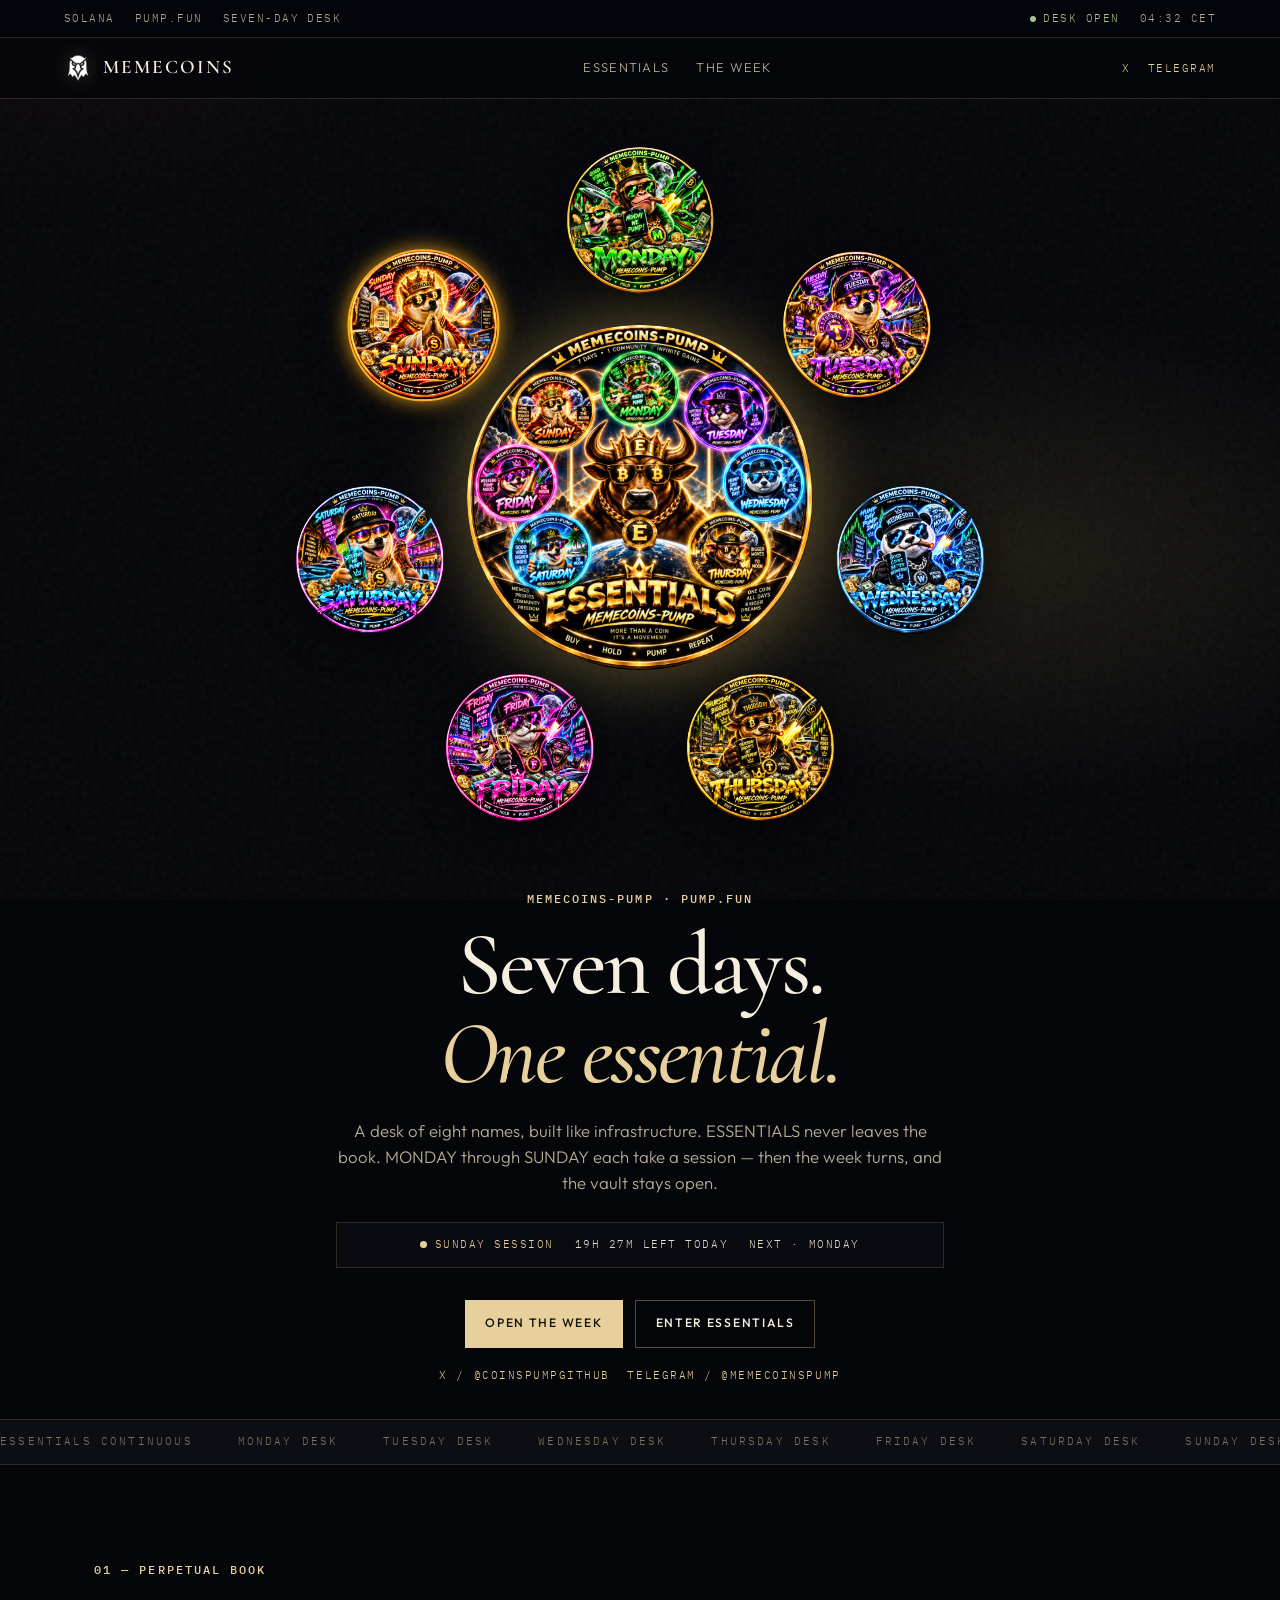
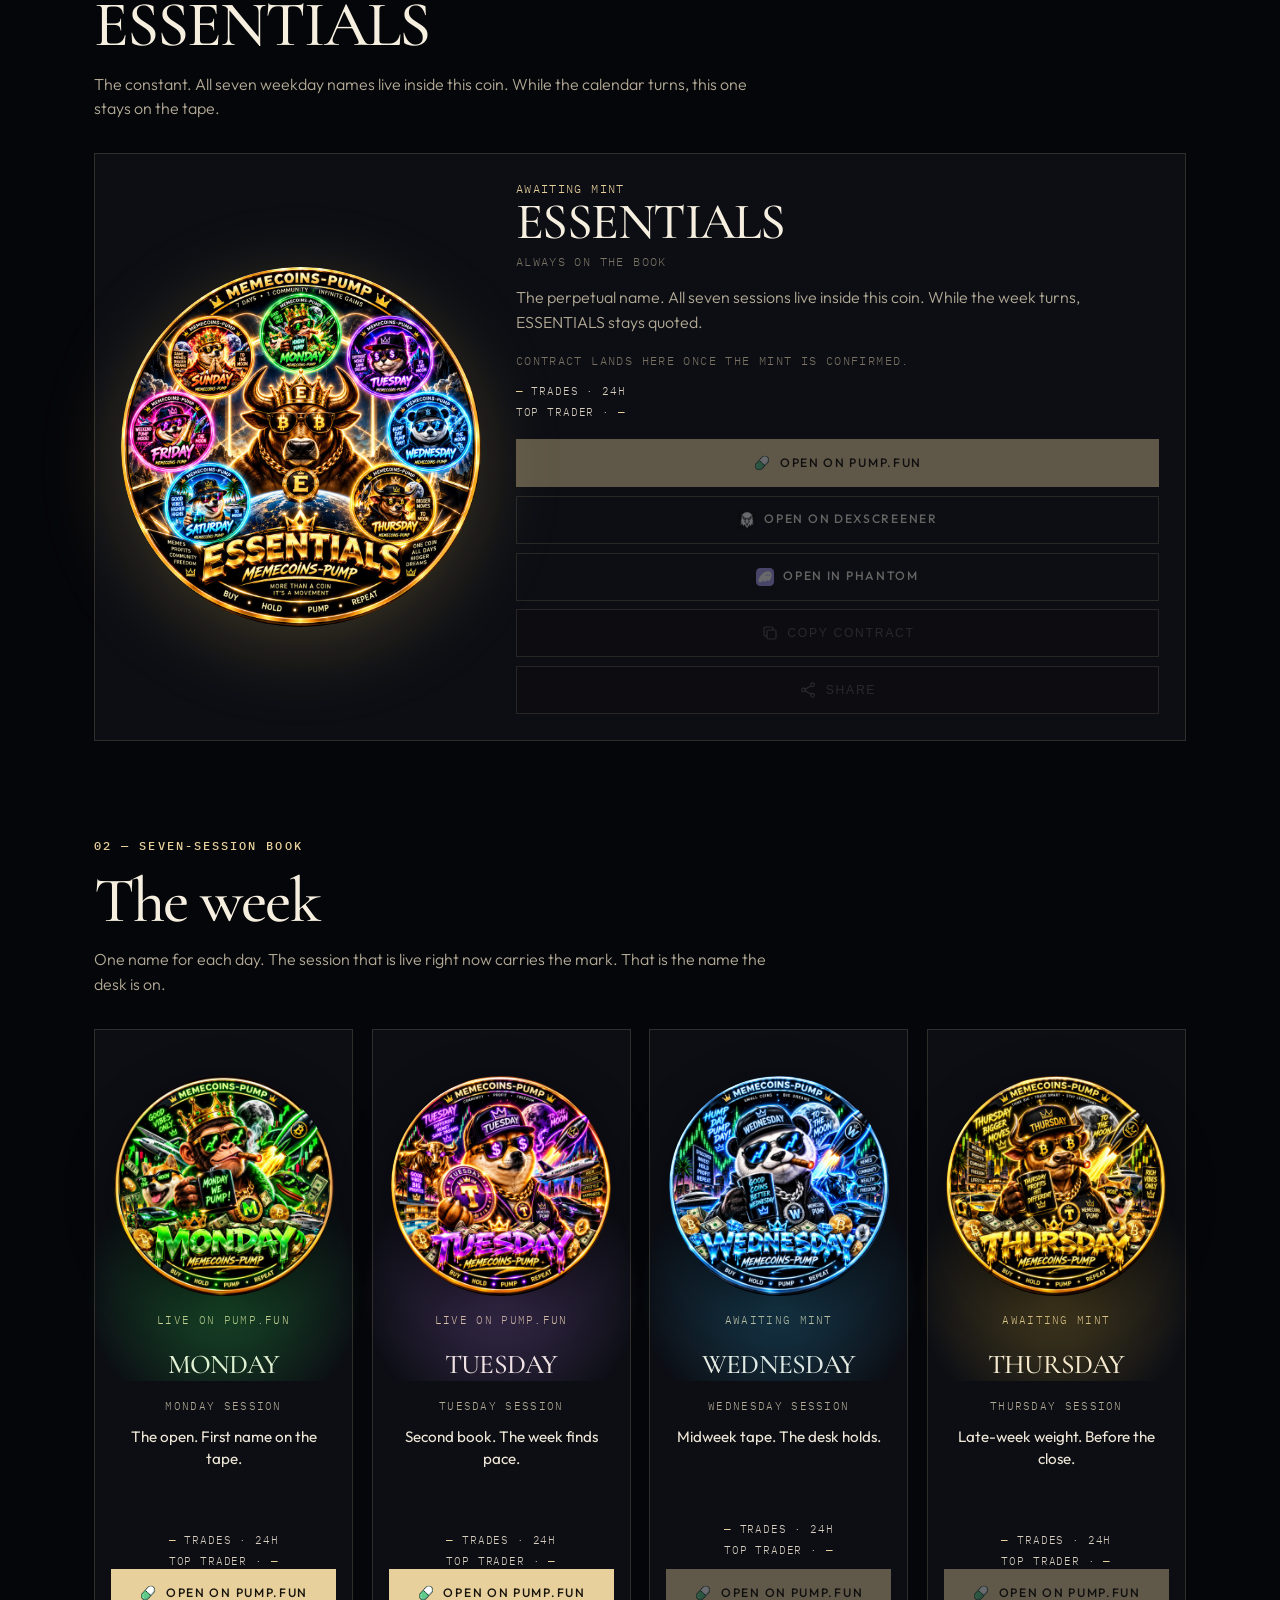
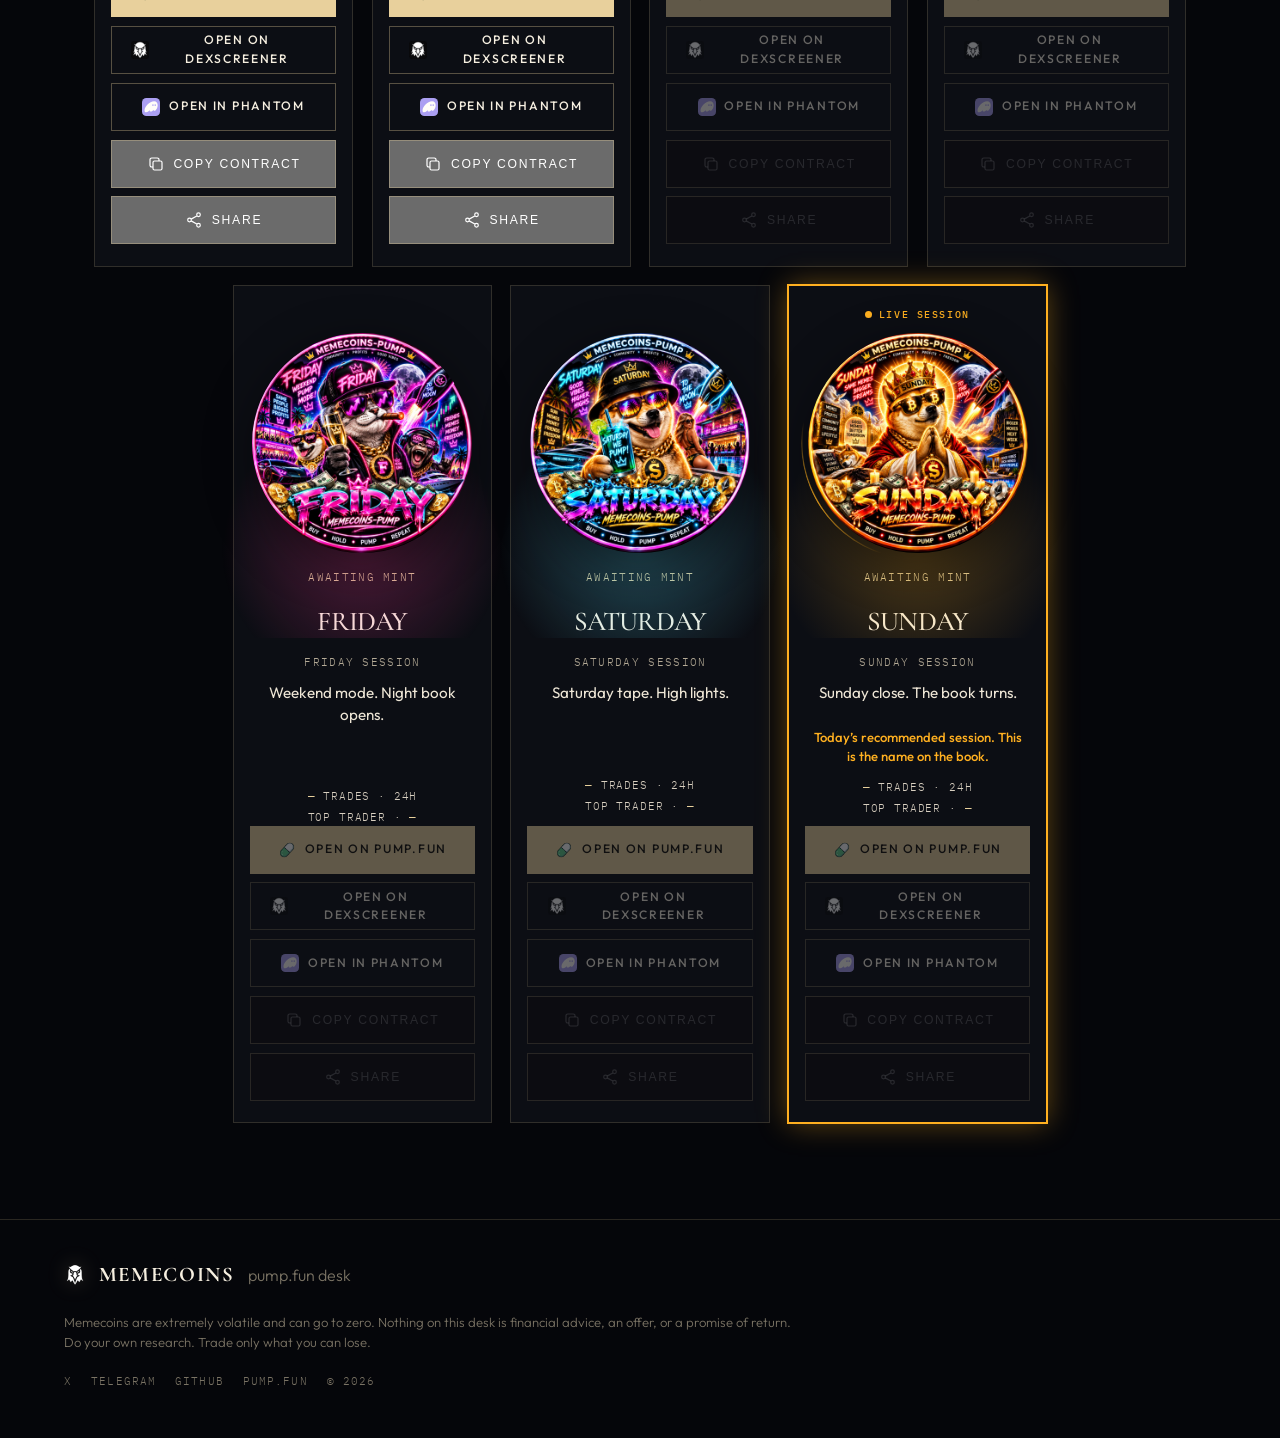
==== index.html @ 9552ce0f "Add copy-contract and share actions on each desk coin. Co-authored-by: Cursor <cursoragent@cursor.co" ====
<!DOCTYPE html>
<html lang="en">
<head>
  <meta charset="utf-8">
  <meta name="viewport" content="width=device-width, initial-scale=1">
  <title>MEMECOINS — ESSENTIALS and the seven-day desk</title>
  <meta name="description" content="MEMECOINS on pump.fun. ESSENTIALS never leaves the book. MONDAY through SUNDAY each own a session.">
  <meta name="theme-color" content="#05060a">
  <meta property="og:title" content="MEMECOINS — Seven days. One essential.">
  <meta property="og:description" content="ESSENTIALS stays on the tape. The week has seven names.">
  <meta property="og:type" content="website">
  <meta property="og:image" content="assets/img/coins/essentials.jpg">
  <meta name="twitter:card" content="summary_large_image">
  <link rel="icon" href="assets/img/eagle.png" type="image/png">
  <link rel="preconnect" href="https://fonts.googleapis.com">
  <link rel="preconnect" href="https://fonts.gstatic.com" crossorigin>
  <link href="https://fonts.googleapis.com/css2?family=Cormorant+Garamond:ital,wght@0,500;0,600;1,500;1,600&family=IBM+Plex+Mono:wght@400;500&family=Outfit:wght@300;400;500;600&display=swap" rel="stylesheet">
  <link rel="stylesheet" href="assets/css/site.css?v=17">
</head>
<body>
  <div class="grain" aria-hidden="true"></div>

  <div class="topbar">
    <span>Solana</span>
    <span>pump.fun</span>
    <span>Seven-day desk</span>
    <span class="topbar-live"><i></i> Desk open</span>
    <time id="clock" datetime="">--:-- CET</time>
  </div>

  <header class="nav">
    <a class="mark" href="#top">
      <img class="eagle" src="assets/img/eagle.png" alt="" width="28" height="28">
      <span>MEMECOINS</span>
    </a>
    <nav class="nav-links" aria-label="Desk">
      <a href="#essentials">Essentials</a>
      <a href="#week">The week</a>
    </nav>
    <div class="nav-socials">
      <a href="https://x.com/coinspumpgithub" target="_blank" rel="noopener">X</a>
      <a href="https://t.me/memecoinspump" target="_blank" rel="noopener">Telegram</a>
    </div>
  </header>

  <main id="top">
    <section class="hero">
      <div class="constellation" id="constellation" aria-label="ESSENTIALS and the seven-day coins"></div>
      <div class="hero-copy">
        <p class="kicker">MEMECOINS-pump · pump.fun</p>
        <h1>
          Seven days.
          <em>One essential.</em>
        </h1>
        <p class="lede">A desk of eight names, built like infrastructure. ESSENTIALS never leaves the book. MONDAY through SUNDAY each take a session — then the week turns, and the vault stays open.</p>
        <div class="session-hud" id="session-hud"></div>
        <div class="hero-actions">
          <a class="btn btn-gold" href="#week">Open the week</a>
          <a class="btn btn-ghost" href="#essentials">Enter ESSENTIALS</a>
        </div>
        <div class="hero-socials">
          <a href="https://x.com/coinspumpgithub" target="_blank" rel="noopener">X / @coinspumpgithub</a>
          <a href="https://t.me/memecoinspump" target="_blank" rel="noopener">Telegram / @memecoinspump</a>
        </div>
      </div>
    </section>

    <div class="ticker" aria-hidden="true">
      <div class="ticker-track" id="ticker-track"></div>
    </div>

    <section class="panel" id="essentials">
      <div class="panel-head">
        <p class="kicker">01 — Perpetual book</p>
        <h2>ESSENTIALS</h2>
        <p class="panel-lead">The constant. All seven weekday names live inside this coin. While the calendar turns, this one stays on the tape.</p>
      </div>
      <article class="feature" id="essentials-card"></article>
    </section>

    <section class="panel week-panel" id="week">
      <div class="panel-head">
        <p class="kicker">02 — Seven-session book</p>
        <h2>The week</h2>
        <p class="panel-lead">One name for each day. The session that is live right now carries the mark. That is the name the desk is on.</p>
      </div>
      <div class="week-board" id="week-board"></div>
    </section>
  </main>

  <footer class="foot">
    <div class="foot-brand">
      <img class="eagle" src="assets/img/eagle.png" alt="" width="22" height="22">
      <strong>MEMECOINS</strong>
      <span>pump.fun desk</span>
    </div>
    <p class="legal">Memecoins are extremely volatile and can go to zero. Nothing on this desk is financial advice, an offer, or a promise of return. Do your own research. Trade only what you can lose.</p>
    <div class="foot-meta">
      <a href="https://x.com/coinspumpgithub" target="_blank" rel="noopener">X</a>
      <a href="https://t.me/memecoinspump" target="_blank" rel="noopener">Telegram</a>
      <a href="https://github.com/MEMECOINS-pump" target="_blank" rel="noopener">GitHub</a>
      <a href="https://pump.fun" rel="noopener">pump.fun</a>
      <span>© <span id="year"></span></span>
    </div>
  </footer>

  <div class="zoom" id="zoom" hidden>
    <button class="zoom-close" type="button" data-zoom-close>Close</button>
    <img id="zoom-img" alt="">
  </div>

  <script src="assets/js/site.js?v=17"></script>
</body>
</html>
---- assets/css/site.css ----
:root {
  --bg: #05060a;
  --bg-2: #0c0e14;
  --bg-3: #12151d;
  --line: rgba(232, 208, 156, 0.16);
  --line-strong: rgba(232, 208, 156, 0.34);
  --gold: #e8d09c;
  --gold-2: #c4a15a;
  --ink: #f6efe0;
  --muted: #b3aa96;
  --dim: #7a7364;
  --live: #a6c48d;
  --serif: "Cormorant Garamond", Georgia, serif;
  --sans: "Outfit", system-ui, sans-serif;
  --mono: "IBM Plex Mono", ui-monospace, monospace;
  --max: 1220px;
  --ease: cubic-bezier(0.22, 1, 0.36, 1);
}

*,
*::before,
*::after { box-sizing: border-box; }

html {
  scroll-behavior: smooth;
  scroll-padding-top: 88px;
  color-scheme: dark;
  overflow-x: clip;
}

body {
  margin: 0;
  min-height: 100vh;
  background:
    radial-gradient(900px 520px at 80% 12%, rgba(232, 193, 90, 0.1), transparent 46%),
    radial-gradient(700px 480px at 8% 0%, rgba(255, 61, 154, 0.05), transparent 42%),
    var(--bg);
  color: var(--ink);
  font-family: var(--sans);
  font-weight: 300;
  line-height: 1.55;
  font-synthesis: none;
}

.grain {
  position: fixed;
  inset: 0;
  pointer-events: none;
  z-index: 1;
  opacity: 0.045;
  background-image: url("data:image/svg+xml,%3Csvg viewBox='0 0 200 200' xmlns='http://www.w3.org/2000/svg'%3E%3Cfilter id='n'%3E%3CfeTurbulence type='fractalNoise' baseFrequency='.8' numOctaves='3' stitchTiles='stitch'/%3E%3C/filter%3E%3Crect width='100%25' height='100%25' filter='url(%23n)'/%3E%3C/svg%3E");
}

img { display: block; max-width: 100%; }
a { color: inherit; text-decoration: none; }
h1, h2, h3 { margin: 0; font-family: var(--serif); font-weight: 500; letter-spacing: -0.03em; }
p { margin: 0; }

::selection {
  background: rgba(232, 208, 156, 0.28);
  color: var(--ink);
}

.kicker {
  margin: 0 0 1rem;
  color: var(--gold);
  font-family: var(--mono);
  font-size: 0.72rem;
  font-weight: 500;
  letter-spacing: 0.18em;
  text-transform: uppercase;
}

.topbar,
.nav,
main,
.foot { position: relative; z-index: 2; }

.topbar {
  display: flex;
  align-items: center;
  gap: 1.25rem;
  padding: 0.65rem 5vw;
  border-bottom: 1px solid var(--line);
  background: #04050a;
  color: var(--muted);
  font-family: var(--mono);
  font-size: 0.66rem;
  letter-spacing: 0.14em;
  text-transform: uppercase;
}

.topbar-live {
  display: inline-flex;
  align-items: center;
  gap: 0.45rem;
  margin-left: auto;
  color: var(--live);
}

.topbar-live i {
  width: 6px;
  height: 6px;
  border-radius: 50%;
  background: var(--live);
  animation: pulse 2.2s var(--ease) infinite;
}

.topbar time { color: var(--muted); }

@keyframes pulse {
  0% { box-shadow: 0 0 0 0 rgba(166, 196, 141, 0.5); }
  70% { box-shadow: 0 0 0 7px rgba(166, 196, 141, 0); }
  100% { box-shadow: 0 0 0 0 rgba(166, 196, 141, 0); }
}

.nav {
  position: sticky;
  top: 0;
  z-index: 20;
  display: flex;
  align-items: center;
  justify-content: space-between;
  gap: 1.5rem;
  padding: 0.95rem 5vw;
  border-bottom: 1px solid var(--line);
  background: rgba(5, 6, 10, 0.84);
  backdrop-filter: blur(18px);
}

.mark {
  display: flex;
  align-items: center;
  gap: 0.7rem;
  font-family: var(--serif);
  font-size: 1.2rem;
  font-weight: 600;
  letter-spacing: 0.1em;
}

.mark img { width: 28px; height: 28px; }

.eagle {
  display: block;
  object-fit: contain;
  filter: drop-shadow(0 0 10px rgba(232, 208, 156, 0.28));
}

.eagle-sm { width: 16px; height: 16px; }
.eagle-lg {
  width: 42px;
  height: 42px;
  margin: 0 auto 1rem;
}
.eagle-watermark {
  position: absolute;
  top: 1.1rem;
  right: 1.1rem;
  width: 36px;
  height: 36px;
  opacity: 0.55;
}

.nav-links { display: flex; gap: 1.7rem; }

.nav-links a {
  color: var(--muted);
  font-size: 0.8rem;
  letter-spacing: 0.1em;
  text-transform: uppercase;
}

.nav-links a:hover { color: var(--gold); }

.nav-socials,
.hero-socials {
  display: flex;
  flex-wrap: wrap;
  gap: 1.1rem;
}

.nav-socials a,
.hero-socials a {
  color: var(--gold);
  font-family: var(--mono);
  font-size: 0.68rem;
  letter-spacing: 0.14em;
  text-transform: uppercase;
}

.nav-socials a:hover,
.hero-socials a:hover { color: var(--ink); }

.hero-socials {
  justify-content: center;
  margin-top: 1.2rem;
}

.hero {
  display: grid;
  justify-items: center;
  gap: 2rem;
  max-width: var(--max);
  margin: 0 auto;
  padding: 2.4rem 5vw 2.2rem;
  text-align: center;
}

.hero-copy { max-width: 740px; }

.lede { margin-left: auto; margin-right: auto; }

.hero-actions { justify-content: center; }

.hero h1 {
  font-size: clamp(3.1rem, 7vw, 6rem);
  line-height: 0.92;
}

.hero h1 em {
  display: block;
  margin-top: 0.08em;
  font-style: italic;
  color: var(--gold);
}

.lede {
  max-width: 38rem;
  margin-top: 1.4rem;
  color: var(--muted);
  font-size: 1.05rem;
}

.session-hud {
  display: flex;
  flex-wrap: wrap;
  justify-content: center;
  gap: 0.75rem 1.3rem;
  margin-top: 1.6rem;
  padding: 0.85rem 1.1rem;
  border: 1px solid var(--line);
  background: rgba(12, 14, 20, 0.72);
  color: #e7decd;
  font-family: var(--mono);
  font-size: 0.68rem;
  letter-spacing: 0.14em;
  text-transform: uppercase;
}

.session-hud-live {
  display: inline-flex;
  align-items: center;
  gap: 0.45rem;
  color: var(--gold);
}

.session-hud-live i {
  width: 7px;
  height: 7px;
  border-radius: 50%;
  background: var(--gold);
  animation: nowPulse 1.8s ease-out infinite;
}

.hero-actions {
  display: flex;
  flex-wrap: wrap;
  gap: 0.8rem;
  margin-top: 2rem;
}

.btn {
  display: inline-flex;
  align-items: center;
  justify-content: center;
  min-height: 48px;
  padding: 0 1.2rem;
  border: 1px solid var(--line-strong);
  font-size: 0.76rem;
  font-weight: 500;
  letter-spacing: 0.14em;
  text-transform: uppercase;
  transition: background 200ms var(--ease), color 200ms var(--ease), border-color 200ms var(--ease), transform 200ms var(--ease);
}

.btn-gold {
  background: var(--gold);
  border-color: var(--gold);
  color: #16130c;
}

.btn-gold:hover { background: #f3ddb0; }
.btn-ghost:hover { border-color: var(--gold); color: var(--gold); }

.constellation {
  --size: min(720px, 94vw);
  position: relative;
  width: var(--size);
  height: var(--size);
  margin: 0 auto;
}

.sun {
  position: absolute;
  z-index: 3;
  inset: 26%;
  border-radius: 50%;
  filter: drop-shadow(0 0 36px rgba(232, 193, 90, 0.42));
  animation: float 7s ease-in-out infinite;
}

.sun img,
.sat img,
.medal {
  width: 100%;
  height: auto;
  aspect-ratio: 1 / 1;
  object-fit: cover;
  object-position: center;
  border-radius: 50%;
  background: #05060a;
  image-rendering: auto;
  -ms-interpolation-mode: bicubic;
}

.sun:hover { transform: scale(1.03); }

.orbit {
  position: absolute;
  inset: 0;
  animation: spin 90s linear infinite;
}

.sat-slot {
  position: absolute;
  inset: 0;
  transform: rotate(var(--a));
}

.sat {
  position: absolute;
  top: 1.2%;
  left: 50%;
  width: 20.5%;
  transform: translateX(-50%) rotate(calc(var(--a) * -1));
  filter: drop-shadow(0 8px 18px rgba(0, 0, 0, 0.55));
  transition: transform 280ms var(--ease);
}

.sat img {
  animation: unspin 90s linear infinite;
  transition: filter 280ms var(--ease);
}

.sat:hover {
  transform: translateX(-50%) rotate(calc(var(--a) * -1)) scale(1.07);
}

.sat:hover img { filter: brightness(1.08); }

.sat.is-today img {
  box-shadow: 0 0 0 2px var(--accent, var(--gold)), 0 0 22px var(--accent, var(--gold));
}

@keyframes spin { to { transform: rotate(360deg); } }
@keyframes unspin { to { transform: rotate(-360deg); } }
@keyframes float {
  0%, 100% { transform: translateY(0); }
  50% { transform: translateY(-8px); }
}

.ticker {
  overflow: hidden;
  border-top: 1px solid var(--line);
  border-bottom: 1px solid var(--line);
  background: var(--bg-2);
}

.ticker-track {
  display: flex;
  width: max-content;
  gap: 2.8rem;
  padding: 0.85rem 0;
  animation: marquee 42s linear infinite;
}

.ticker-track span {
  color: var(--dim);
  font-family: var(--mono);
  font-size: 0.68rem;
  letter-spacing: 0.2em;
  text-transform: uppercase;
  white-space: nowrap;
}

@keyframes marquee { to { transform: translateX(-50%); } }

.panel {
  max-width: var(--max);
  margin: 0 auto;
  padding: 6rem 5vw 0;
}

.week-panel { padding-bottom: 5rem; }

.panel-head { max-width: 42rem; margin-bottom: 2rem; }

.panel-head h2 {
  font-size: clamp(2.5rem, 5vw, 4.2rem);
  line-height: 0.95;
}

.panel-lead {
  margin-top: 1rem;
  color: var(--muted);
}

.feature,
.coin-card {
  border: 1px solid var(--line);
  background: var(--bg-2);
}

.feature {
  display: grid;
  grid-template-columns: minmax(220px, 360px) 1fr;
  gap: 2.2rem;
  align-items: center;
  padding: 1.6rem;
}

.feature .medal {
  width: min(100%, 360px);
  margin: 0 auto;
  filter: drop-shadow(0 18px 40px rgba(232, 193, 90, 0.22));
  cursor: zoom-in;
}

.feature-copy h3 {
  font-size: clamp(2rem, 4vw, 3.2rem);
  line-height: 0.95;
}

.status,
.cadence,
.mint {
  font-family: var(--mono);
  font-size: 0.72rem;
  letter-spacing: 0.12em;
  text-transform: uppercase;
}

.status { color: var(--gold); }
.cadence { margin: 0.4rem 0 0.9rem; color: var(--dim); }
.feature-copy .blurb { color: var(--muted); max-width: 38rem; }
.mint { margin-top: 1.1rem; color: var(--dim); word-break: break-all; }

.card-actions {
  display: flex;
  flex-direction: column;
  align-items: stretch;
  gap: 0.55rem;
  width: 100%;
  margin-top: 1.15rem;
}

.coin-card .card-actions { margin-top: auto; }

.btn-brand {
  gap: 0.55rem;
  width: 100%;
}

.btn-brand img,
.btn-ico {
  width: 18px;
  height: 18px;
  object-fit: contain;
  flex: 0 0 18px;
}

.btn-brand[disabled],
.btn-brand.is-off {
  opacity: 0.38;
  cursor: default;
}

.btn-gold img { filter: none; }

.live-stats {
  display: grid;
  gap: 0.28rem;
  margin-top: 0.85rem;
  color: #d8cfc0;
  font-family: var(--mono);
  font-size: 0.66rem;
  letter-spacing: 0.08em;
  text-transform: uppercase;
  text-align: center;
}

.live-stats strong { color: var(--gold); font-weight: 500; }

.panel-head-center {
  max-width: 46rem;
  margin-left: auto;
  margin-right: auto;
  text-align: center;
}

.week-board {
  display: flex;
  flex-wrap: wrap;
  justify-content: center;
  gap: 1.15rem;
}

.coin-card {
  position: relative;
  display: flex;
  flex-direction: column;
  align-items: center;
  text-align: center;
  flex: 0 0 calc((100% - 3.45rem) / 4);
  width: calc((100% - 3.45rem) / 4);
  min-height: 760px;
  padding: 1.2rem 1rem 1.35rem;
  transition: border-color 200ms var(--ease), transform 200ms var(--ease), box-shadow 200ms var(--ease);
}

.coin-card::before {
  content: "";
  position: absolute;
  inset: auto -20% 58% -20%;
  height: 180px;
  background: radial-gradient(circle, color-mix(in srgb, var(--accent, var(--gold)) 28%, transparent), transparent 70%);
  pointer-events: none;
}

.coin-card:hover {
  border-color: color-mix(in srgb, var(--accent, var(--gold)) 70%, transparent);
  transform: translateY(-3px);
}

.coin-card.is-today {
  z-index: 1;
  border-color: var(--accent, var(--gold));
  box-shadow:
    0 0 0 1px var(--accent, var(--gold)),
    0 0 28px color-mix(in srgb, var(--accent, var(--gold)) 38%, transparent);
  animation: todayPulse 2.6s ease-in-out infinite;
}

.medal-wrap {
  position: relative;
  width: 220px;
  height: 220px;
  margin: 0 0 1rem;
}

.medal-ring {
  display: none;
}

.coin-card.is-today .medal-ring {
  display: block;
  position: absolute;
  inset: -7px;
  border-radius: 50%;
  background: conic-gradient(from 0deg, transparent 0 55%, var(--accent, var(--gold)), transparent 78%);
  animation: medalSpin 3.4s linear infinite;
  -webkit-mask: radial-gradient(farthest-side, transparent calc(100% - 2px), #000 calc(100% - 1px));
  mask: radial-gradient(farthest-side, transparent calc(100% - 2px), #000 calc(100% - 1px));
}

.coin-card .medal {
  position: relative;
  width: 220px;
  height: 220px;
  object-fit: cover;
  cursor: zoom-in;
  filter: drop-shadow(0 12px 24px rgba(0, 0, 0, 0.45));
}

.coin-card.is-today .medal {
  animation: todayGlow 2.6s ease-in-out infinite;
}

.now-tag {
  display: flex;
  align-items: center;
  justify-content: center;
  gap: 0.4rem;
  min-height: 1.15rem;
  margin-bottom: 0.55rem;
  color: var(--accent, var(--gold));
  font-family: var(--mono);
  font-size: 0.62rem;
  font-weight: 500;
  letter-spacing: 0.16em;
  text-transform: uppercase;
}

.now-dot {
  width: 7px;
  height: 7px;
  border-radius: 50%;
  background: var(--accent, var(--gold));
  box-shadow: 0 0 0 0 color-mix(in srgb, var(--accent, var(--gold)) 55%, transparent);
  animation: nowPulse 1.8s ease-out infinite;
}

.coin-card .status {
  color: #ead7a4;
  font-size: 0.68rem;
}

.coin-card h3 {
  margin: 0.35rem 0 0;
  min-height: 2.2em;
  display: flex;
  align-items: center;
  justify-content: center;
  font-size: 1.7rem;
  line-height: 1;
}

.coin-card .cadence {
  margin: 0.2rem 0 0.7rem;
  color: #b4aa96;
  font-size: 0.68rem;
}

.coin-card .blurb {
  max-width: 22ch;
  color: #eee6d6;
  font-size: 0.95rem;
  font-weight: 400;
  line-height: 1.45;
}

.trade-note {
  margin-top: auto;
  padding-top: 0.9rem;
  min-height: 3.7em;
  max-width: 24ch;
  color: var(--accent, var(--gold));
  font-size: 0.82rem;
  font-weight: 500;
  line-height: 1.4;
}

.trade-note-spacer { visibility: hidden; }

.feature-copy .card-actions { justify-content: flex-start; }
.feature-copy .live-stats { text-align: left; }


@keyframes todayPulse {
  0%, 100% { box-shadow: 0 0 0 1px var(--accent, var(--gold)), 0 0 22px color-mix(in srgb, var(--accent, var(--gold)) 28%, transparent); }
  50% { box-shadow: 0 0 0 2px var(--accent, var(--gold)), 0 0 40px color-mix(in srgb, var(--accent, var(--gold)) 52%, transparent); }
}

@keyframes todayGlow {
  0%, 100% { filter: drop-shadow(0 0 10px color-mix(in srgb, var(--accent, var(--gold)) 40%, transparent)); }
  50% { filter: drop-shadow(0 0 22px color-mix(in srgb, var(--accent, var(--gold)) 70%, transparent)); }
}

@keyframes medalSpin { to { transform: rotate(360deg); } }

@keyframes nowPulse {
  0% { box-shadow: 0 0 0 0 color-mix(in srgb, var(--accent, var(--gold)) 55%, transparent); }
  70% { box-shadow: 0 0 0 8px transparent; }
  100% { box-shadow: 0 0 0 0 transparent; }
}


.foot {
  display: grid;
  gap: 1.3rem;
  margin-top: 1rem;
  padding: 2.4rem 5vw 3rem;
  border-top: 1px solid var(--line);
}

.foot-brand {
  display: flex;
  gap: 0.8rem;
  align-items: center;
}

.foot-brand strong {
  font-family: var(--serif);
  font-size: 1.3rem;
  letter-spacing: 0.08em;
}

.foot-brand span,
.foot-meta,
.legal { color: var(--dim); }

.legal { max-width: 46rem; font-size: 0.82rem; }

.foot-meta {
  display: flex;
  gap: 1.2rem;
  font-family: var(--mono);
  font-size: 0.68rem;
  letter-spacing: 0.1em;
  text-transform: uppercase;
}

.foot-meta a:hover { color: var(--gold); }

.zoom {
  position: fixed;
  inset: 0;
  z-index: 80;
  display: grid;
  place-items: center;
  padding: 4vh 4vw;
  background: rgba(2, 3, 6, 0.86);
  backdrop-filter: blur(16px);
}

.zoom[hidden] { display: none; }

.zoom img {
  width: min(92vw, 720px);
  border-radius: 50%;
  filter: drop-shadow(0 20px 50px rgba(0, 0, 0, 0.6));
}

.zoom-close {
  position: absolute;
  top: 1.2rem;
  right: 1.2rem;
  border: 1px solid var(--line-strong);
  background: transparent;
  color: var(--ink);
  min-height: 40px;
  padding: 0 0.9rem;
  font-family: var(--mono);
  font-size: 0.68rem;
  letter-spacing: 0.14em;
  text-transform: uppercase;
  cursor: pointer;
}

@media (max-width: 960px) {
  .feature { grid-template-columns: 1fr; }
  .hero { padding-top: 2.4rem; }
  .coin-card {
    flex: 0 0 calc((100% - 1.15rem) / 2);
    width: calc((100% - 1.15rem) / 2);
  }
}

@media (max-width: 640px) {
  .topbar span:nth-child(2),
  .topbar span:nth-child(3) { display: none; }
  .nav { flex-wrap: wrap; }
  .nav-socials { order: 2; }
  .nav-links {
    order: 3;
    width: 100%;
    gap: 1rem;
  }
  .constellation { --size: min(520px, 94vw); }
  .coin-card {
    flex: 0 0 calc((100% - 1.15rem) / 2);
    width: calc((100% - 1.15rem) / 2);
    min-height: 560px;
  }
  .medal-wrap,
  .coin-card .medal {
    width: 168px;
    height: 168px;
  }
}

@media (prefers-reduced-motion: reduce) {
  html { scroll-behavior: auto; }
  .topbar-live i,
  .orbit,
  .sat img,
  .sun,
  .ticker-track,
  .coin-card.is-today,
  .coin-card.is-today .medal,
  .coin-card.is-today .medal-ring,
  .now-dot { animation: none; }
}
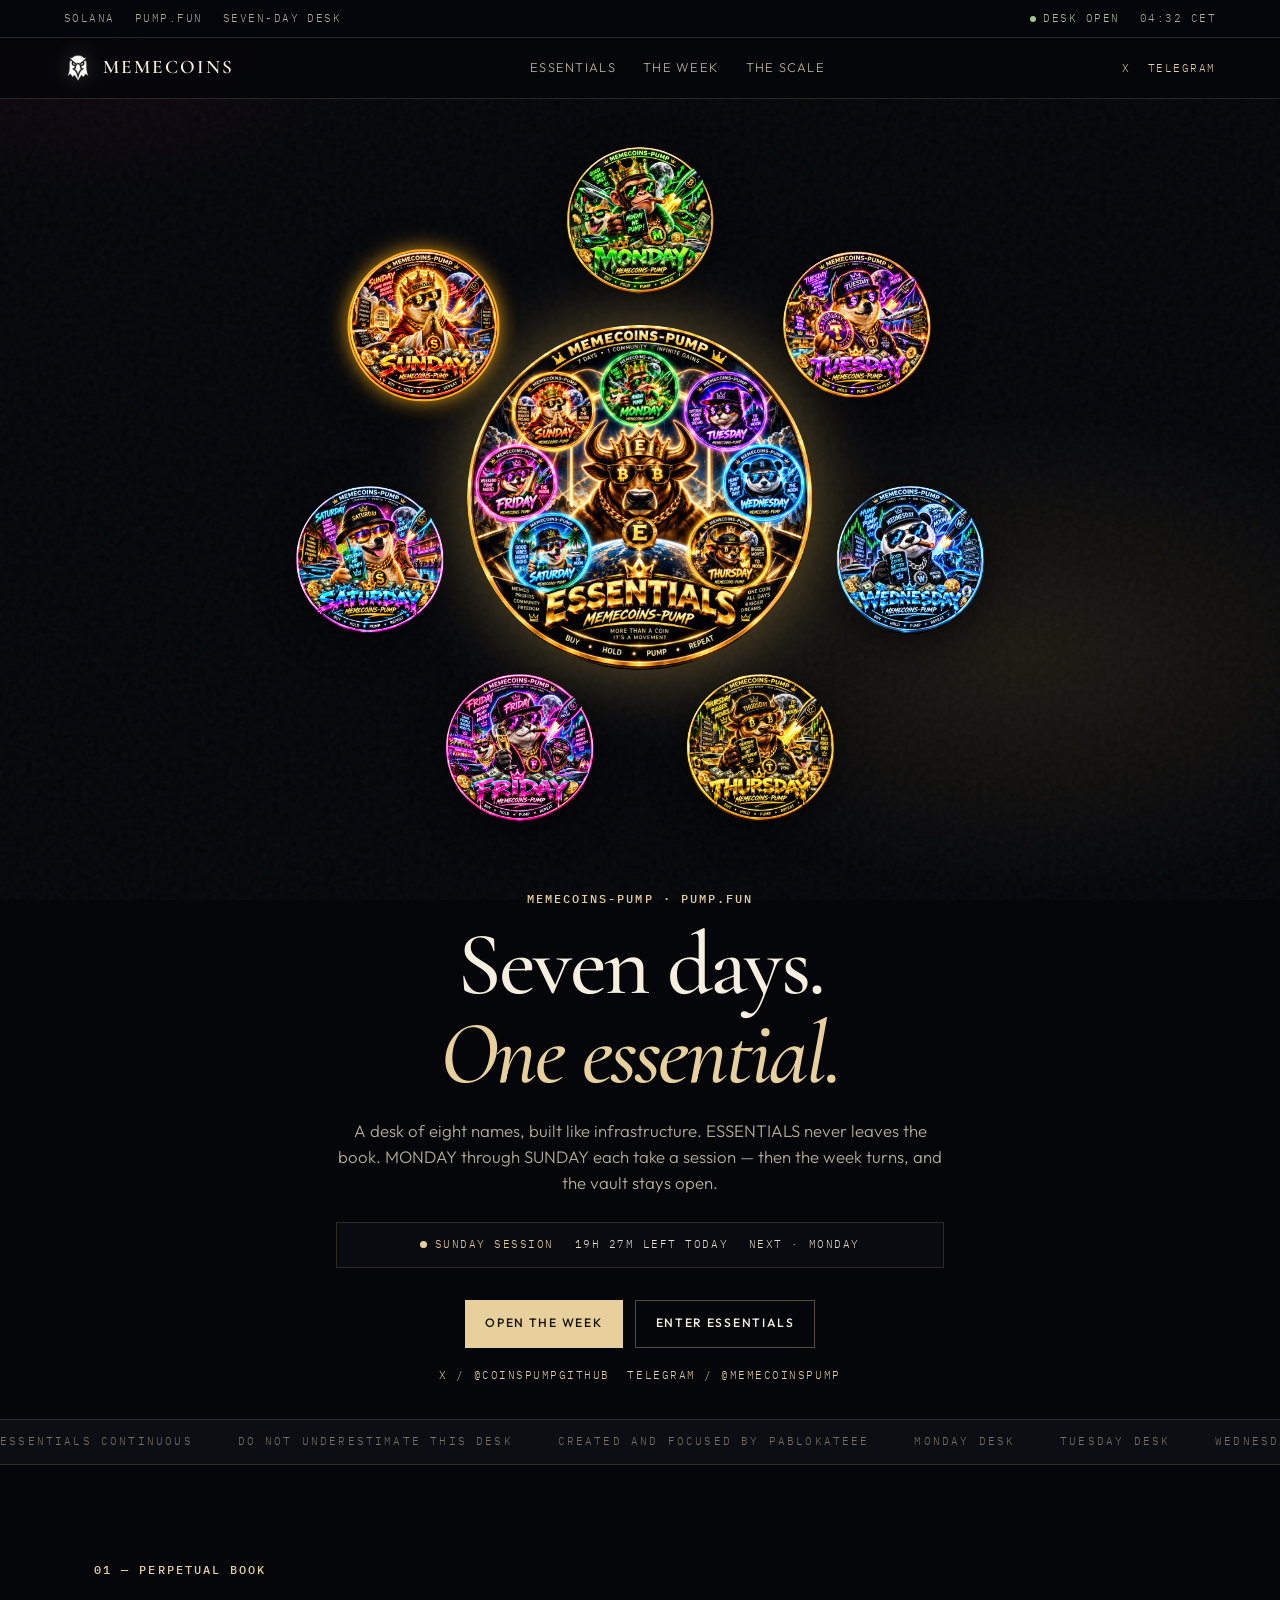
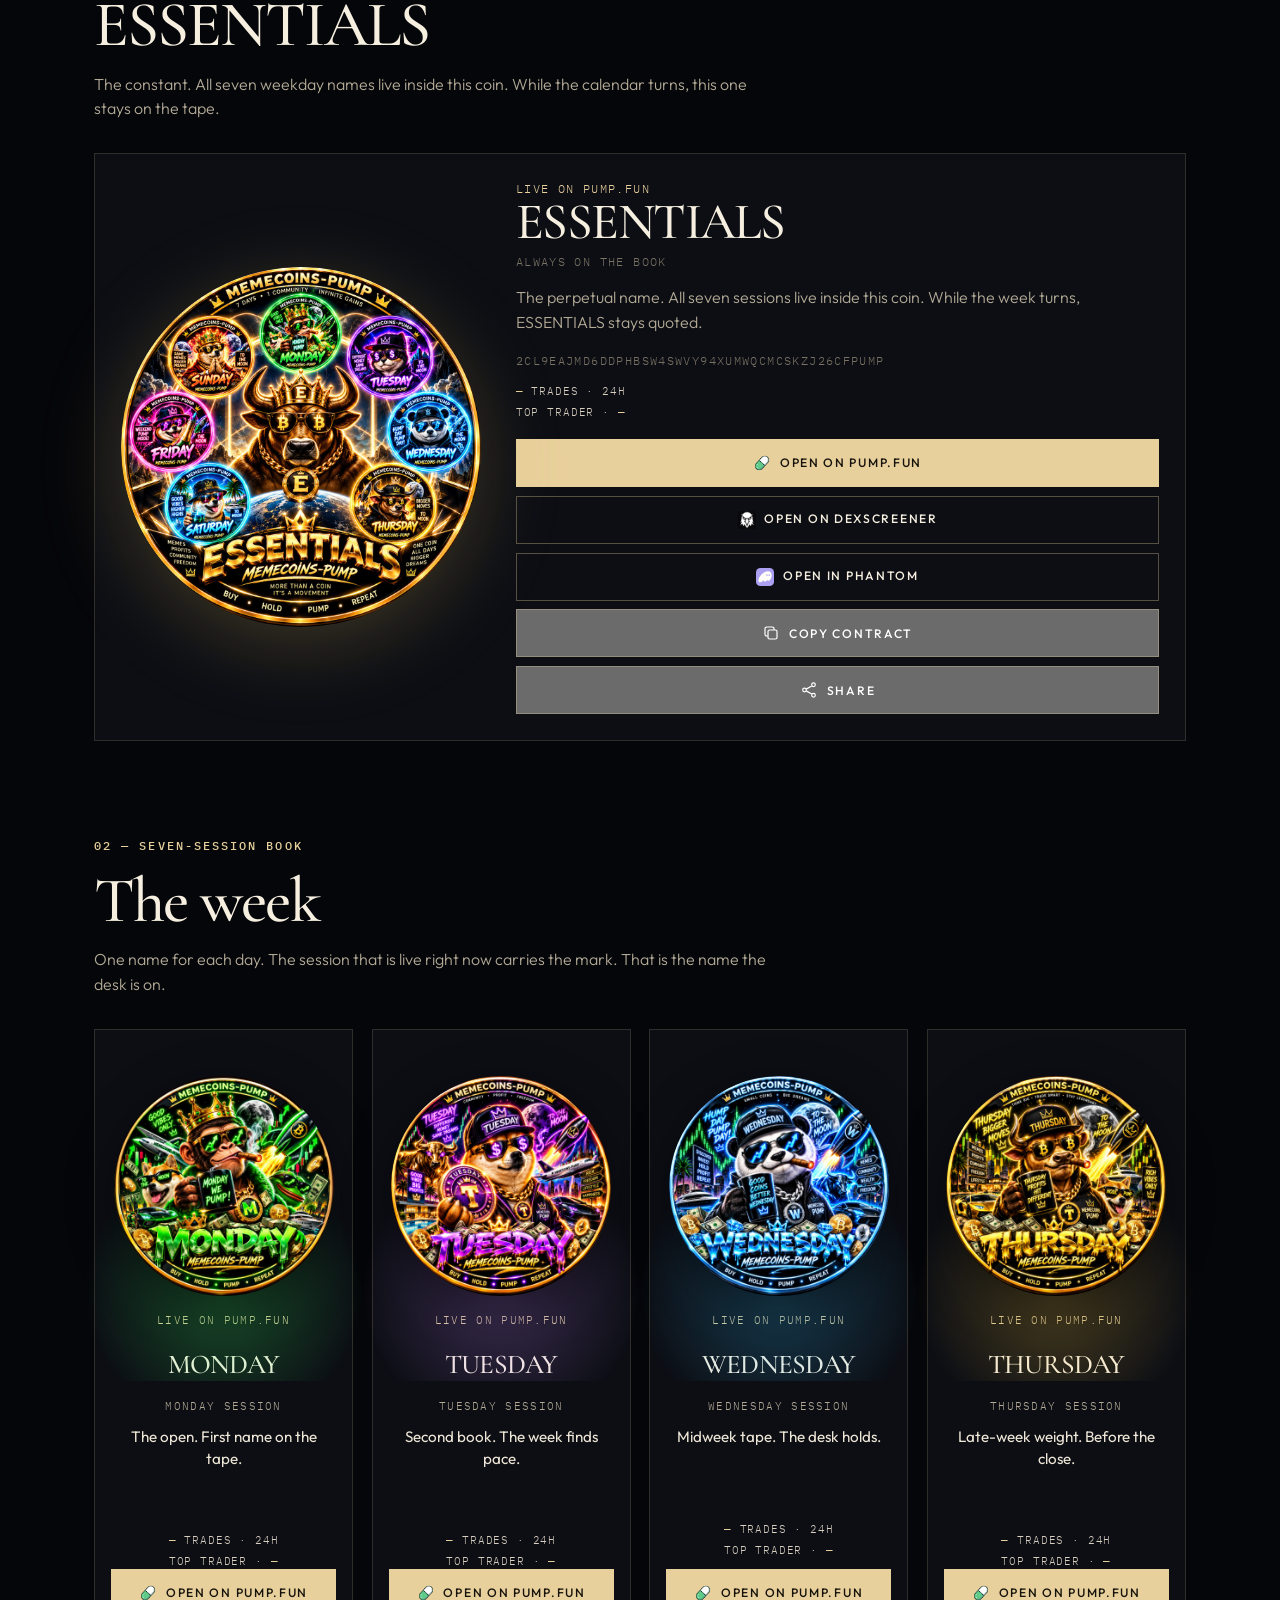
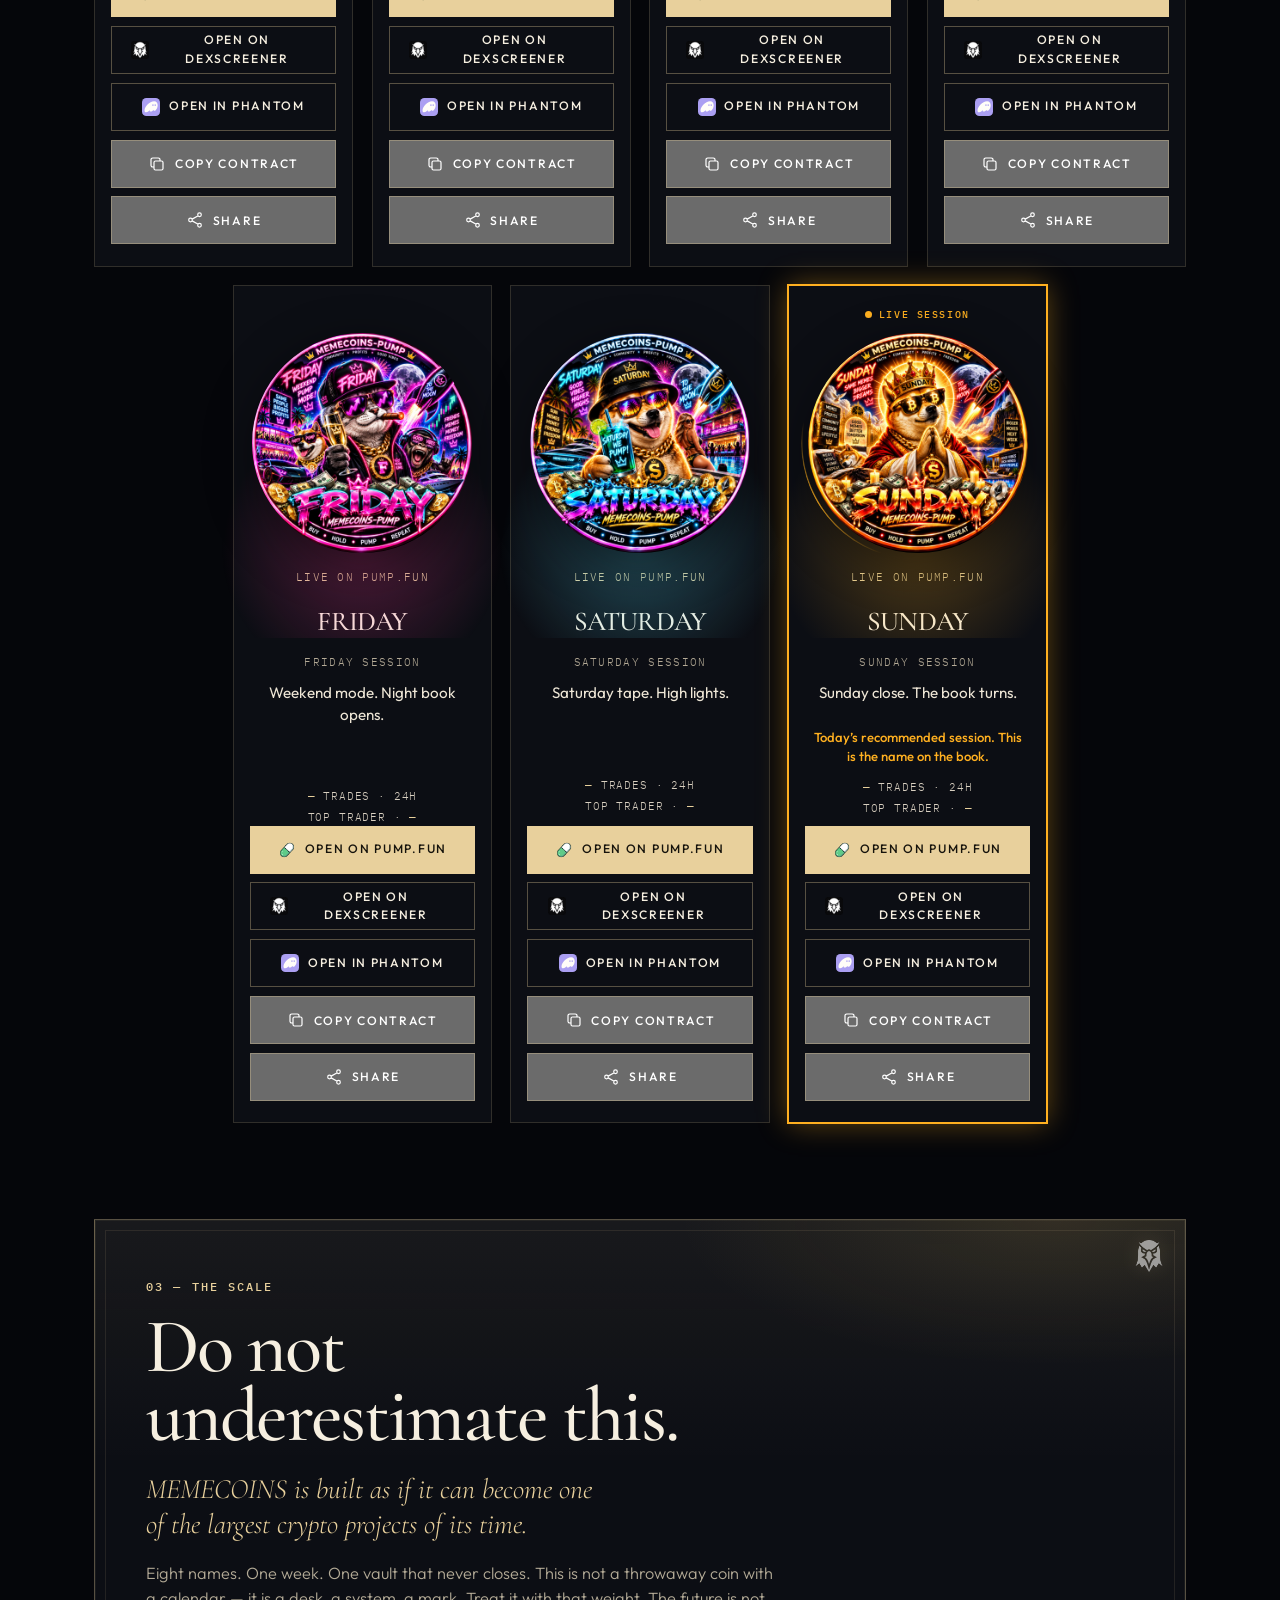
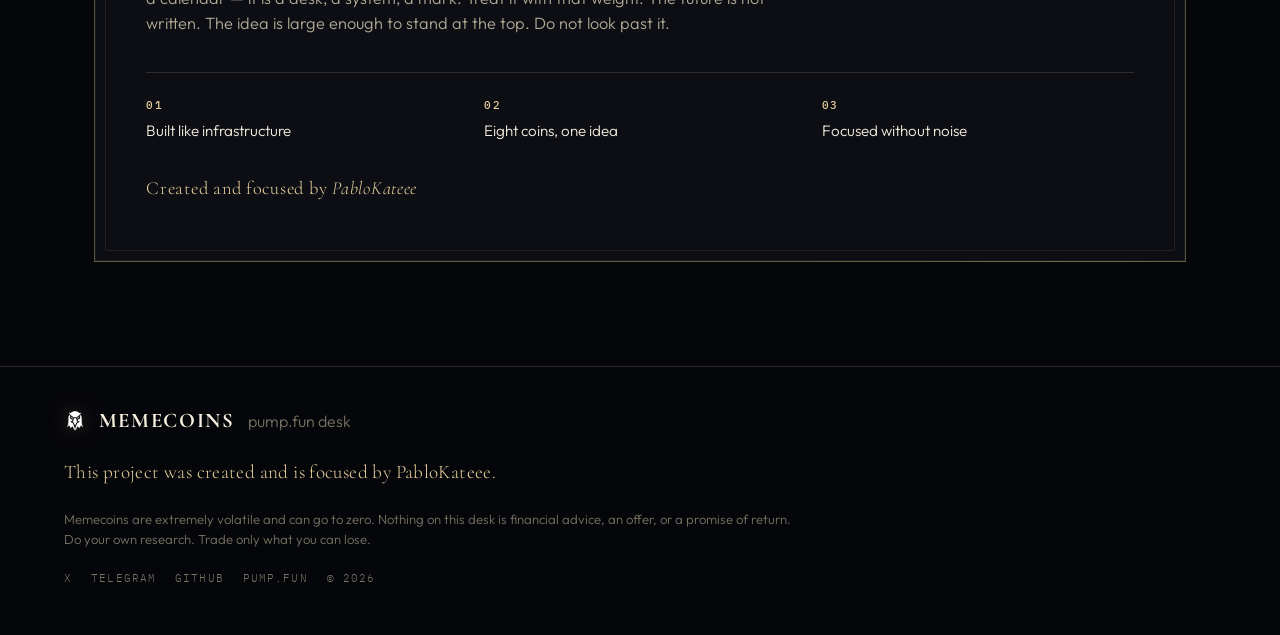
==== commit 5224d401: "Put the scale of the desk on the page, and credit PabloKateee. Co-authored-by: Cursor <cursoragent@c" ====
--- a/index.html
+++ b/index.html
@@ -15,7 +15,7 @@
   <link rel="preconnect" href="https://fonts.googleapis.com">
   <link rel="preconnect" href="https://fonts.gstatic.com" crossorigin>
   <link href="https://fonts.googleapis.com/css2?family=Cormorant+Garamond:ital,wght@0,500;0,600;1,500;1,600&family=IBM+Plex+Mono:wght@400;500&family=Outfit:wght@300;400;500;600&display=swap" rel="stylesheet">
-  <link rel="stylesheet" href="assets/css/site.css?v=17">
+  <link rel="stylesheet" href="assets/css/site.css?v=18">
 </head>
 <body>
   <div class="grain" aria-hidden="true"></div>
@@ -36,6 +36,7 @@
     <nav class="nav-links" aria-label="Desk">
       <a href="#essentials">Essentials</a>
       <a href="#week">The week</a>
+      <a href="#scale">The scale</a>
     </nav>
     <div class="nav-socials">
       <a href="https://x.com/coinspumpgithub" target="_blank" rel="noopener">X</a>
@@ -86,6 +87,22 @@
       </div>
       <div class="week-board" id="week-board"></div>
     </section>
+
+    <section class="scale" id="scale">
+      <div class="scale-frame">
+        <img class="eagle eagle-watermark" src="assets/img/eagle.png" alt="" width="36" height="36">
+        <p class="kicker">03 — The scale</p>
+        <h2>Do not underestimate this.</h2>
+        <p class="scale-line">MEMECOINS is built as if it can become one of the largest crypto projects of its time.</p>
+        <p class="scale-copy">Eight names. One week. One vault that never closes. This is not a throwaway coin with a calendar — it is a desk, a system, a mark. Treat it with that weight. The future is not written. The idea is large enough to stand at the top. Do not look past it.</p>
+        <div class="scale-marks">
+          <p><strong>01</strong> Built like infrastructure</p>
+          <p><strong>02</strong> Eight coins, one idea</p>
+          <p><strong>03</strong> Focused without noise</p>
+        </div>
+        <p class="scale-sign">Created and focused by <em>PabloKateee</em></p>
+      </div>
+    </section>
   </main>
 
   <footer class="foot">
@@ -94,6 +111,7 @@
       <strong>MEMECOINS</strong>
       <span>pump.fun desk</span>
     </div>
+    <p class="founder">This project was created and is focused by PabloKateee.</p>
     <p class="legal">Memecoins are extremely volatile and can go to zero. Nothing on this desk is financial advice, an offer, or a promise of return. Do your own research. Trade only what you can lose.</p>
     <div class="foot-meta">
       <a href="https://x.com/coinspumpgithub" target="_blank" rel="noopener">X</a>
@@ -109,6 +127,6 @@
     <img id="zoom-img" alt="">
   </div>
 
-  <script src="assets/js/site.js?v=17"></script>
+  <script src="assets/js/site.js?v=18"></script>
 </body>
 </html>
--- a/assets/css/site.css
+++ b/assets/css/site.css
@@ -53,6 +53,12 @@
 
 img { display: block; max-width: 100%; }
 a { color: inherit; text-decoration: none; }
+button { font-family: inherit; cursor: pointer; }
+
+:focus-visible {
+  outline: 1px solid var(--gold);
+  outline-offset: 3px;
+}
 h1, h2, h3 { margin: 0; font-family: var(--serif); font-weight: 500; letter-spacing: -0.03em; }
 p { margin: 0; }
 
@@ -401,7 +407,92 @@
   padding: 6rem 5vw 0;
 }
 
-.week-panel { padding-bottom: 5rem; }
+.week-panel { padding-bottom: 4rem; }
+
+.scale {
+  max-width: var(--max);
+  margin: 0 auto;
+  padding: 2rem 5vw 5.5rem;
+}
+
+.scale-frame {
+  position: relative;
+  overflow: hidden;
+  padding: clamp(2.2rem, 5vw, 3.6rem) clamp(1.4rem, 4vw, 3.2rem);
+  border: 1px solid var(--line-strong);
+  background:
+    linear-gradient(180deg, rgba(232, 208, 156, 0.06), transparent 38%),
+    radial-gradient(720px 280px at 88% 0%, rgba(232, 193, 90, 0.12), transparent 52%),
+    var(--bg-2);
+  box-shadow: inset 0 0 0 1px rgba(232, 208, 156, 0.06);
+}
+
+.scale-frame::before {
+  content: "";
+  position: absolute;
+  inset: 10px;
+  border: 1px solid rgba(232, 208, 156, 0.1);
+  pointer-events: none;
+}
+
+.scale h2 {
+  max-width: 16ch;
+  font-size: clamp(2.8rem, 6vw, 5.2rem);
+  line-height: 0.9;
+}
+
+.scale-line {
+  max-width: 28rem;
+  margin-top: 1.4rem;
+  color: var(--gold);
+  font-family: var(--serif);
+  font-size: clamp(1.25rem, 2.4vw, 1.75rem);
+  font-style: italic;
+  line-height: 1.25;
+}
+
+.scale-copy {
+  max-width: 40rem;
+  margin-top: 1.15rem;
+  color: var(--muted);
+  font-size: 1.02rem;
+}
+
+.scale-marks {
+  display: grid;
+  grid-template-columns: repeat(3, minmax(0, 1fr));
+  gap: 1rem 1.6rem;
+  margin-top: 2.2rem;
+  padding-top: 1.5rem;
+  border-top: 1px solid var(--line);
+}
+
+.scale-marks p {
+  color: var(--ink);
+  font-size: 0.95rem;
+}
+
+.scale-marks strong {
+  display: block;
+  margin-bottom: 0.35rem;
+  color: var(--gold);
+  font-family: var(--mono);
+  font-size: 0.66rem;
+  font-weight: 500;
+  letter-spacing: 0.16em;
+}
+
+.scale-sign {
+  margin-top: 2rem;
+  color: var(--gold);
+  font-family: var(--serif);
+  font-size: 1.15rem;
+  letter-spacing: 0.04em;
+}
+
+.scale-sign em {
+  font-style: italic;
+}
 
 .panel-head { max-width: 42rem; margin-bottom: 2rem; }
 
@@ -698,6 +789,14 @@
 .foot-brand span,
 .foot-meta,
 .legal { color: var(--dim); }
+
+.founder {
+  max-width: 40rem;
+  color: var(--gold);
+  font-family: var(--serif);
+  font-size: 1.2rem;
+  letter-spacing: 0.02em;
+}
 
 .legal { max-width: 46rem; font-size: 0.82rem; }
 
@@ -767,6 +866,7 @@
     gap: 1rem;
   }
   .constellation { --size: min(520px, 94vw); }
+  .scale-marks { grid-template-columns: 1fr; }
   .coin-card {
     flex: 0 0 calc((100% - 1.15rem) / 2);
     width: calc((100% - 1.15rem) / 2);
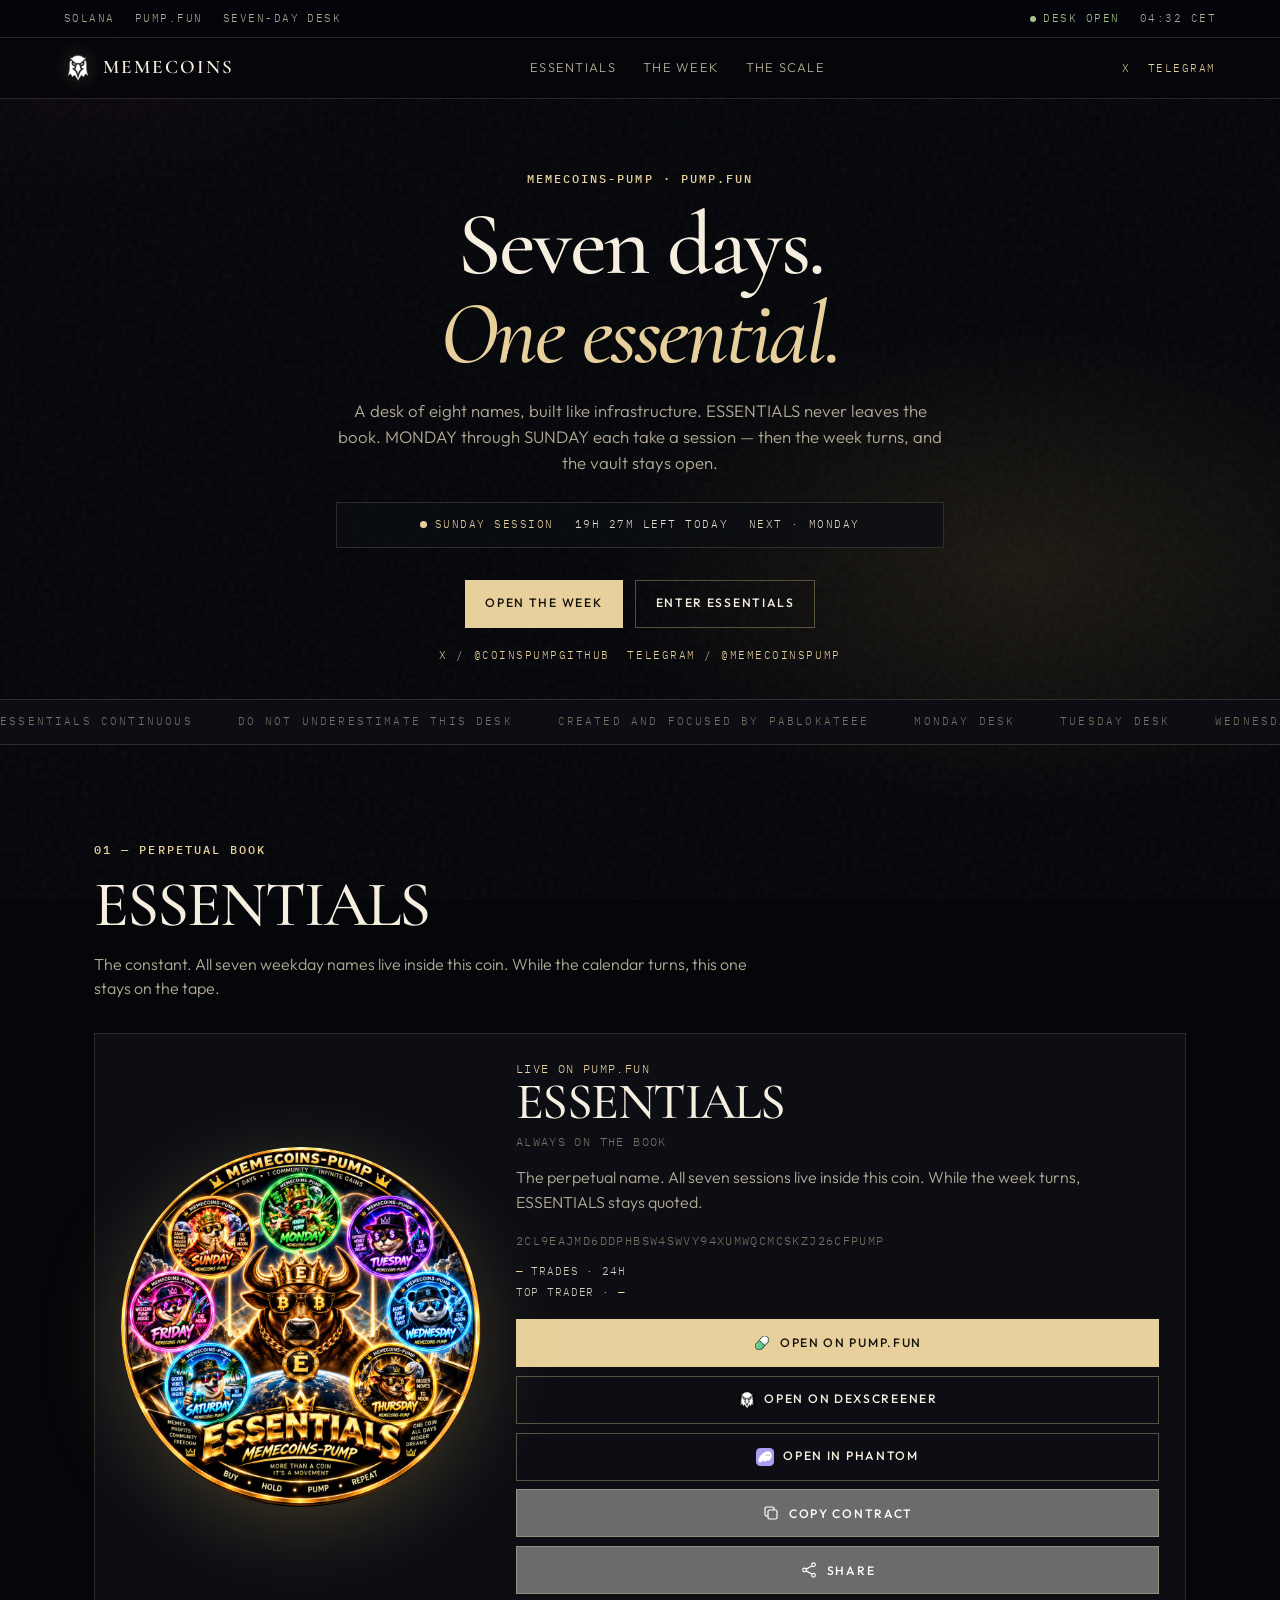
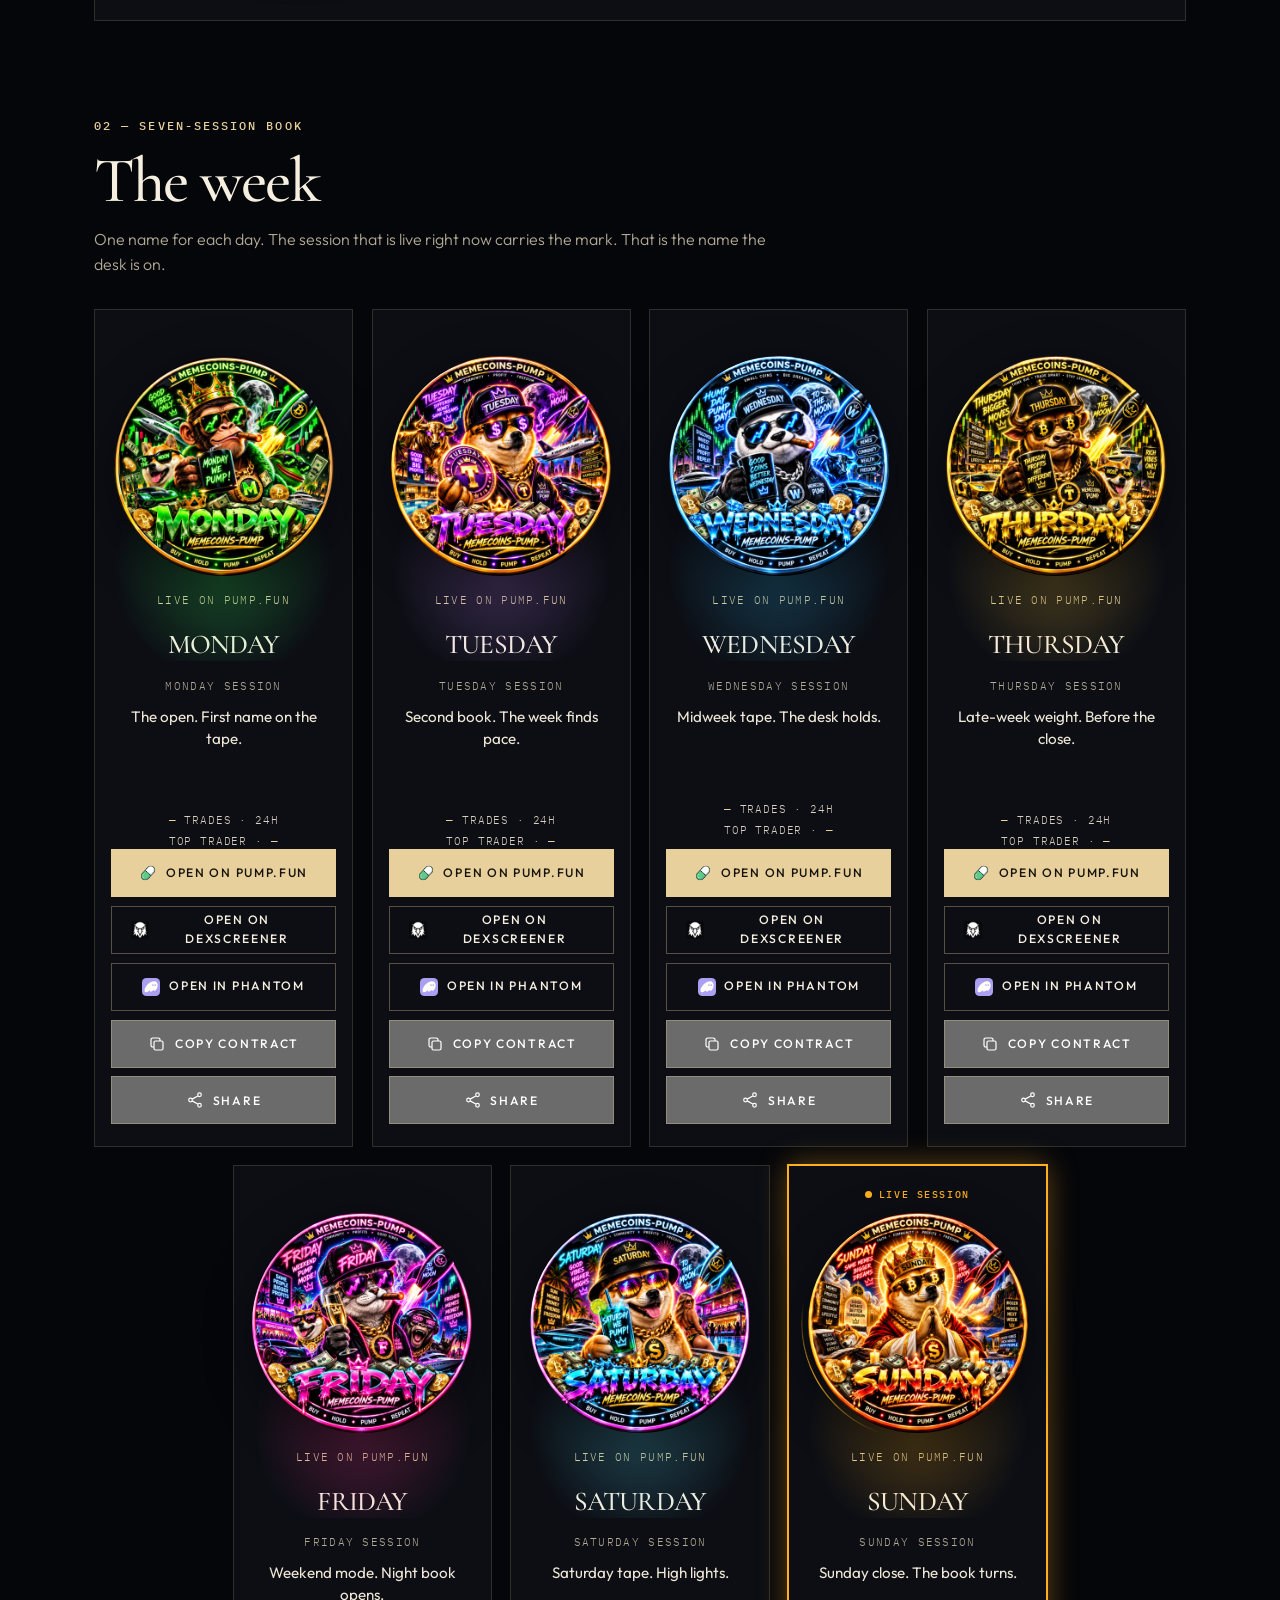
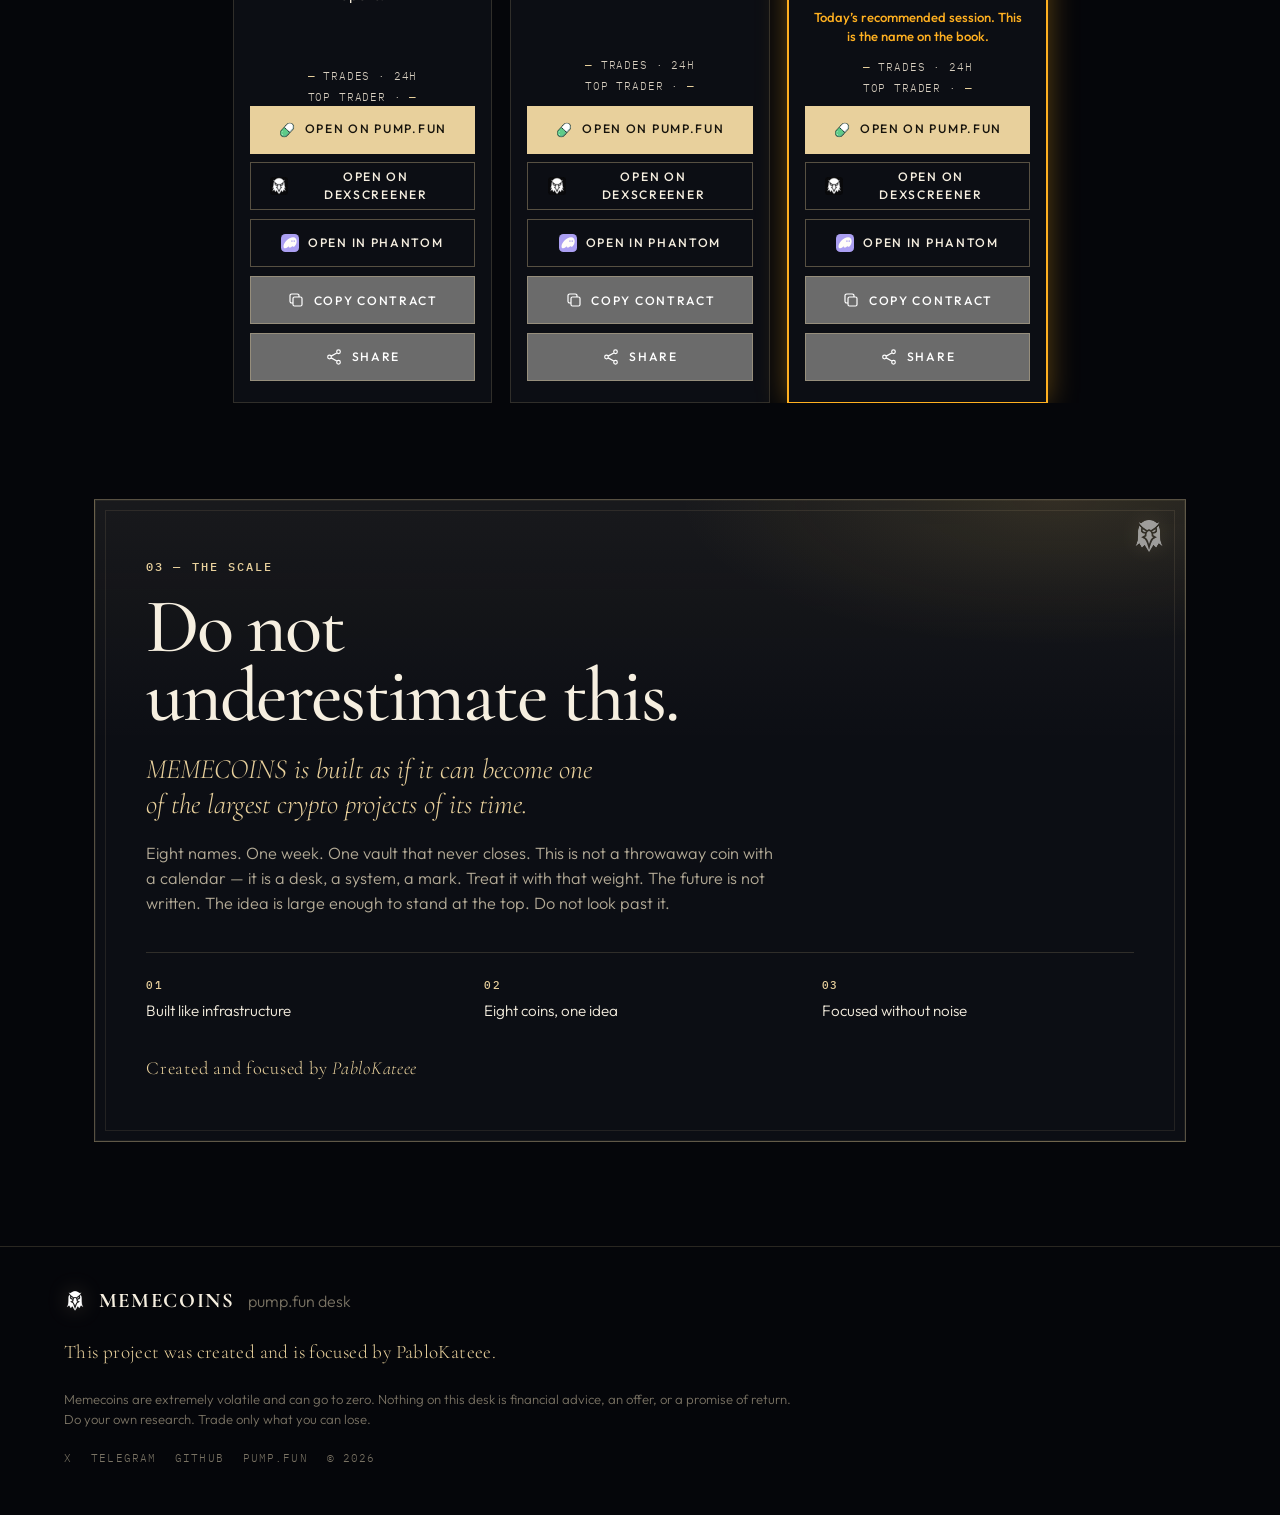
==== commit 14126da6: "Lock the phone layout so the desk cannot swipe sideways. Co-authored-by: Cursor <cursoragent@cursor." ====
--- a/index.html
+++ b/index.html
@@ -2,7 +2,7 @@
 <html lang="en">
 <head>
   <meta charset="utf-8">
-  <meta name="viewport" content="width=device-width, initial-scale=1">
+  <meta name="viewport" content="width=device-width, initial-scale=1, viewport-fit=cover">
   <title>MEMECOINS — ESSENTIALS and the seven-day desk</title>
   <meta name="description" content="MEMECOINS on pump.fun. ESSENTIALS never leaves the book. MONDAY through SUNDAY each own a session.">
   <meta name="theme-color" content="#05060a">
@@ -15,7 +15,7 @@
   <link rel="preconnect" href="https://fonts.googleapis.com">
   <link rel="preconnect" href="https://fonts.gstatic.com" crossorigin>
   <link href="https://fonts.googleapis.com/css2?family=Cormorant+Garamond:ital,wght@0,500;0,600;1,500;1,600&family=IBM+Plex+Mono:wght@400;500&family=Outfit:wght@300;400;500;600&display=swap" rel="stylesheet">
-  <link rel="stylesheet" href="assets/css/site.css?v=18">
+  <link rel="stylesheet" href="assets/css/site.css?v=21">
 </head>
 <body>
   <div class="grain" aria-hidden="true"></div>
@@ -127,6 +127,6 @@
     <img id="zoom-img" alt="">
   </div>
 
-  <script src="assets/js/site.js?v=18"></script>
+  <script src="assets/js/site.js?v=21"></script>
 </body>
 </html>
--- a/assets/css/site.css
+++ b/assets/css/site.css
@@ -25,12 +25,20 @@
   scroll-behavior: smooth;
   scroll-padding-top: 88px;
   color-scheme: dark;
-  overflow-x: clip;
+  overflow-x: hidden;
+  overscroll-behavior-x: none;
+  -webkit-text-size-adjust: 100%;
+  text-size-adjust: 100%;
 }
 
 body {
   margin: 0;
+  width: 100%;
+  max-width: 100%;
   min-height: 100vh;
+  overflow-x: hidden;
+  overscroll-behavior-x: none;
+  touch-action: pan-y pinch-zoom;
   background:
     radial-gradient(900px 520px at 80% 12%, rgba(232, 193, 90, 0.1), transparent 46%),
     radial-gradient(700px 480px at 8% 0%, rgba(255, 61, 154, 0.05), transparent 42%),
@@ -206,9 +214,11 @@
   display: grid;
   justify-items: center;
   gap: 2rem;
+  width: 100%;
   max-width: var(--max);
   margin: 0 auto;
   padding: 2.4rem 5vw 2.2rem;
+  overflow-x: hidden;
   text-align: center;
 }
 
@@ -299,11 +309,13 @@
 .btn-ghost:hover { border-color: var(--gold); color: var(--gold); }
 
 .constellation {
-  --size: min(720px, 94vw);
+  --size: min(720px, 100%);
   position: relative;
   width: var(--size);
   height: var(--size);
+  max-width: 100%;
   margin: 0 auto;
+  overflow: hidden;
 }
 
 .sun {
@@ -376,6 +388,7 @@
 }
 
 .ticker {
+  max-width: 100%;
   overflow: hidden;
   border-top: 1px solid var(--line);
   border-bottom: 1px solid var(--line);
@@ -402,17 +415,21 @@
 @keyframes marquee { to { transform: translateX(-50%); } }
 
 .panel {
+  width: 100%;
   max-width: var(--max);
   margin: 0 auto;
   padding: 6rem 5vw 0;
+  overflow-x: hidden;
 }
 
 .week-panel { padding-bottom: 4rem; }
 
 .scale {
+  width: 100%;
   max-width: var(--max);
   margin: 0 auto;
   padding: 2rem 5vw 5.5rem;
+  overflow-x: hidden;
 }
 
 .scale-frame {
@@ -604,6 +621,9 @@
   flex-wrap: wrap;
   justify-content: center;
   gap: 1.15rem;
+  width: 100%;
+  max-width: 100%;
+  overflow-x: hidden;
 }
 
 .coin-card {
@@ -622,7 +642,7 @@
 .coin-card::before {
   content: "";
   position: absolute;
-  inset: auto -20% 58% -20%;
+  inset: auto 0 58% 0;
   height: 180px;
   background: radial-gradient(circle, color-mix(in srgb, var(--accent, var(--gold)) 28%, transparent), transparent 70%);
   pointer-events: none;
@@ -847,7 +867,14 @@
 }
 
 @media (max-width: 960px) {
-  .feature { grid-template-columns: 1fr; }
+  .feature {
+    grid-template-columns: 1fr;
+    justify-items: center;
+    text-align: center;
+  }
+  .feature-copy { width: 100%; }
+  .feature-copy .live-stats,
+  .feature-copy .card-actions { text-align: center; }
   .hero { padding-top: 2.4rem; }
   .coin-card {
     flex: 0 0 calc((100% - 1.15rem) / 2);
@@ -855,27 +882,108 @@
   }
 }
 
-@media (max-width: 640px) {
+@media (max-width: 720px) {
+  html { scroll-padding-top: 128px; }
+
+  .topbar {
+    justify-content: center;
+    flex-wrap: wrap;
+    gap: 0.55rem 0.9rem;
+    text-align: center;
+  }
+
   .topbar span:nth-child(2),
   .topbar span:nth-child(3) { display: none; }
-  .nav { flex-wrap: wrap; }
-  .nav-socials { order: 2; }
+
+  .topbar-live { margin-left: 0; }
+
+  .nav {
+    flex-direction: column;
+    align-items: center;
+    justify-content: center;
+    gap: 0.7rem;
+    padding: 0.8rem 4vw;
+    text-align: center;
+  }
+
+  .nav-socials {
+    order: 2;
+    justify-content: center;
+    width: 100%;
+  }
+
   .nav-links {
     order: 3;
     width: 100%;
-    gap: 1rem;
-  }
-  .constellation { --size: min(520px, 94vw); }
-  .scale-marks { grid-template-columns: 1fr; }
+    justify-content: center;
+    flex-wrap: wrap;
+    gap: 0.75rem 1.05rem;
+  }
+
+  .constellation { --size: min(360px, 100%); }
+  .sat { width: 20%; top: 3.2%; }
+
+  .hero-actions {
+    width: min(100%, 360px);
+    flex-direction: column;
+    align-items: stretch;
+    margin-left: auto;
+    margin-right: auto;
+  }
+
+  .panel-head,
+  .panel-lead,
+  .scale,
+  .scale-frame,
+  .scale h2,
+  .scale-line,
+  .scale-copy,
+  .scale-sign,
+  .foot,
+  .founder,
+  .legal {
+    text-align: center;
+    margin-left: auto;
+    margin-right: auto;
+  }
+
+  .scale-marks {
+    grid-template-columns: 1fr;
+    justify-items: center;
+    text-align: center;
+  }
+
+  .eagle-watermark { display: none; }
+
+  .scale-frame { padding: 1.7rem 1.1rem 2rem; }
+
+  .week-board {
+    flex-direction: column;
+    align-items: center;
+  }
+
   .coin-card {
-    flex: 0 0 calc((100% - 1.15rem) / 2);
-    width: calc((100% - 1.15rem) / 2);
-    min-height: 560px;
-  }
+    flex: 0 0 auto;
+    width: min(100%, 420px);
+    min-height: 0;
+  }
+
   .medal-wrap,
   .coin-card .medal {
-    width: 168px;
-    height: 168px;
+    width: min(200px, 58vw);
+    height: min(200px, 58vw);
+  }
+
+  .foot {
+    justify-items: center;
+    padding-bottom: calc(2.4rem + env(safe-area-inset-bottom));
+  }
+
+  .foot-brand,
+  .foot-meta {
+    justify-content: center;
+    flex-wrap: wrap;
+    text-align: center;
   }
 }
 
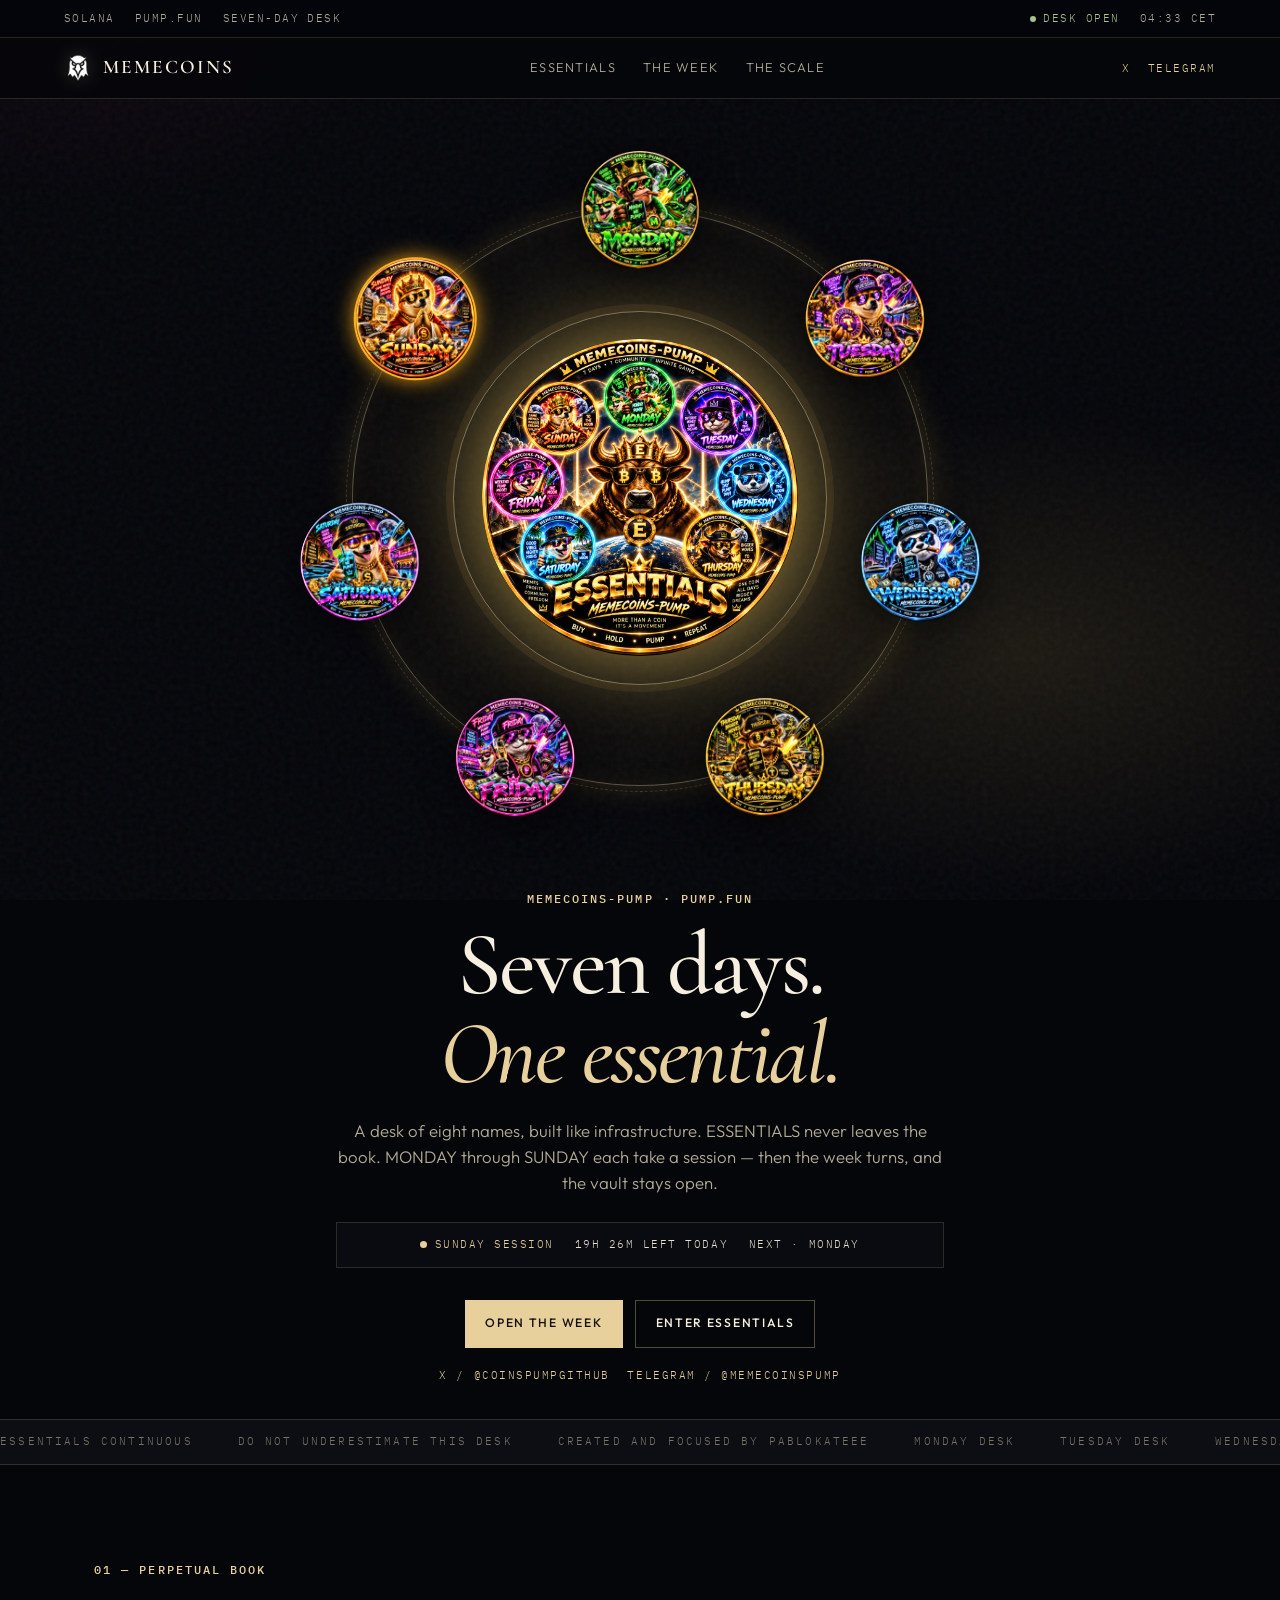
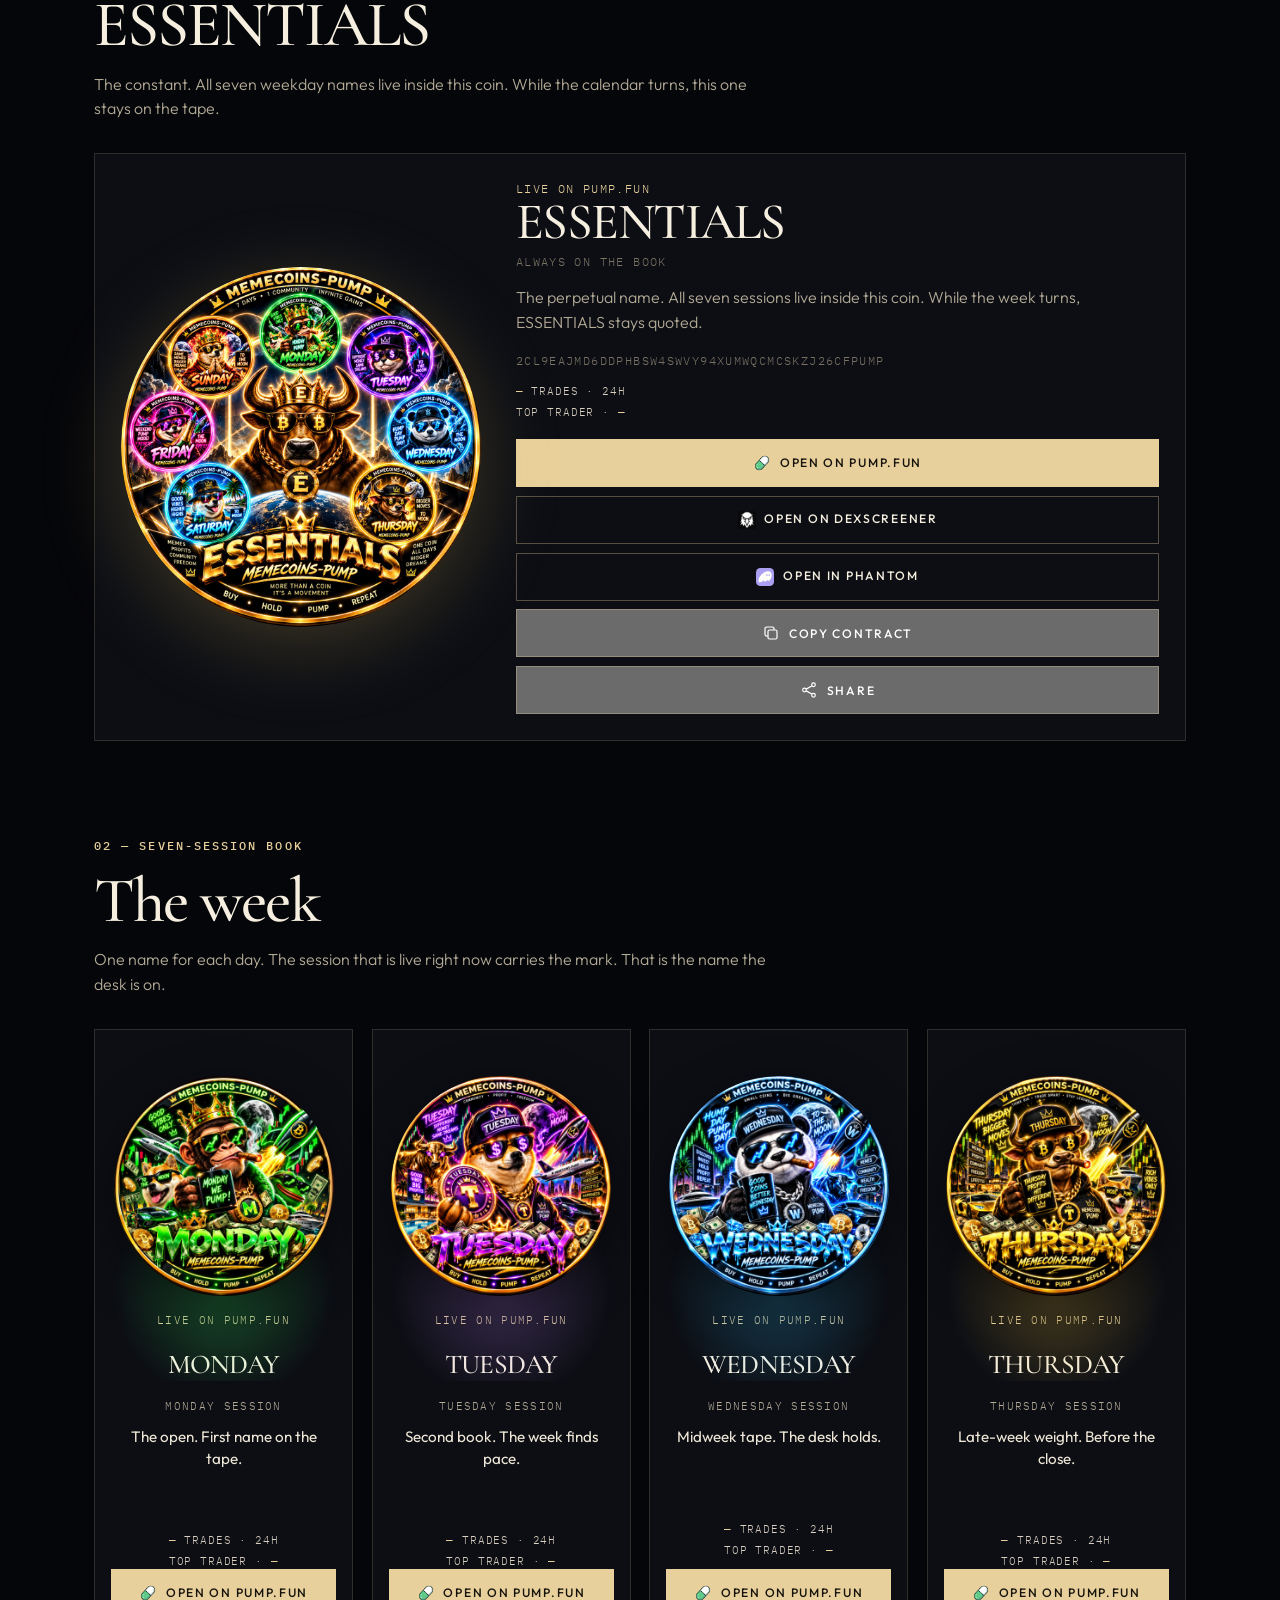
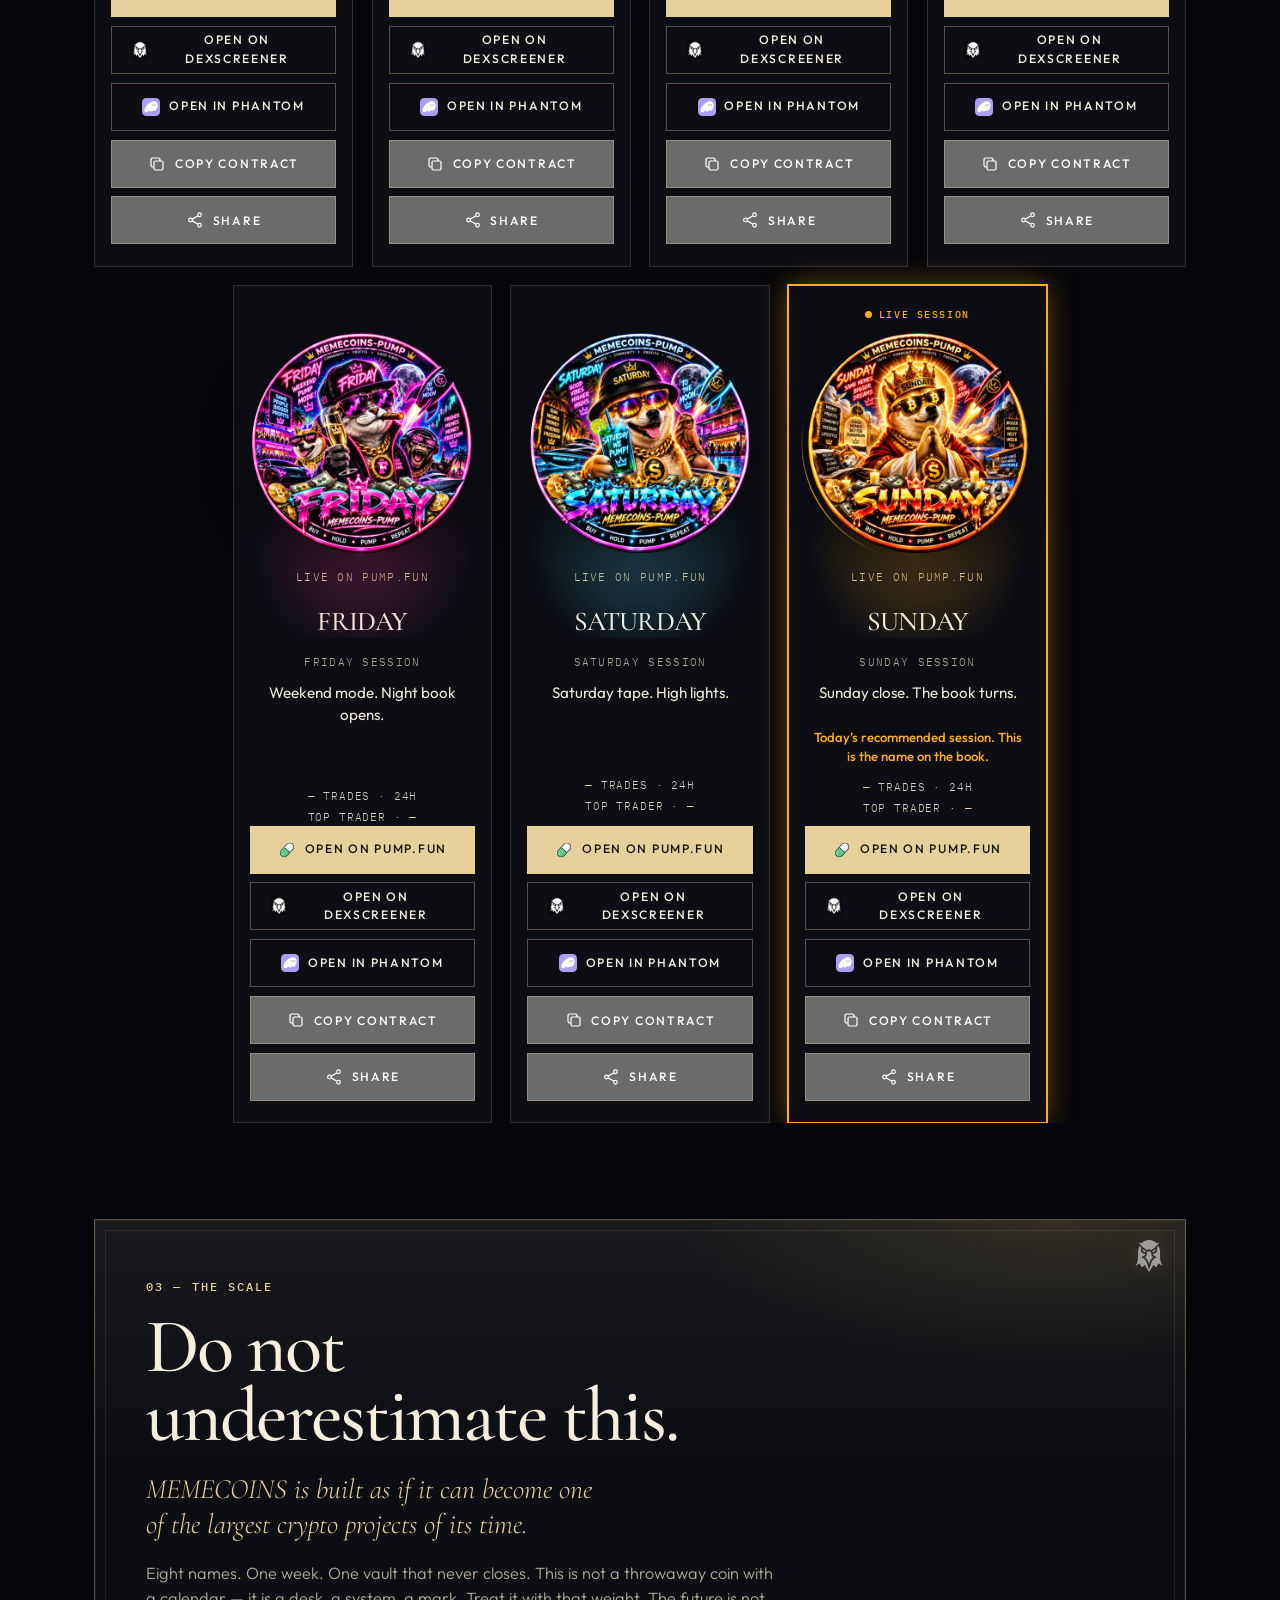
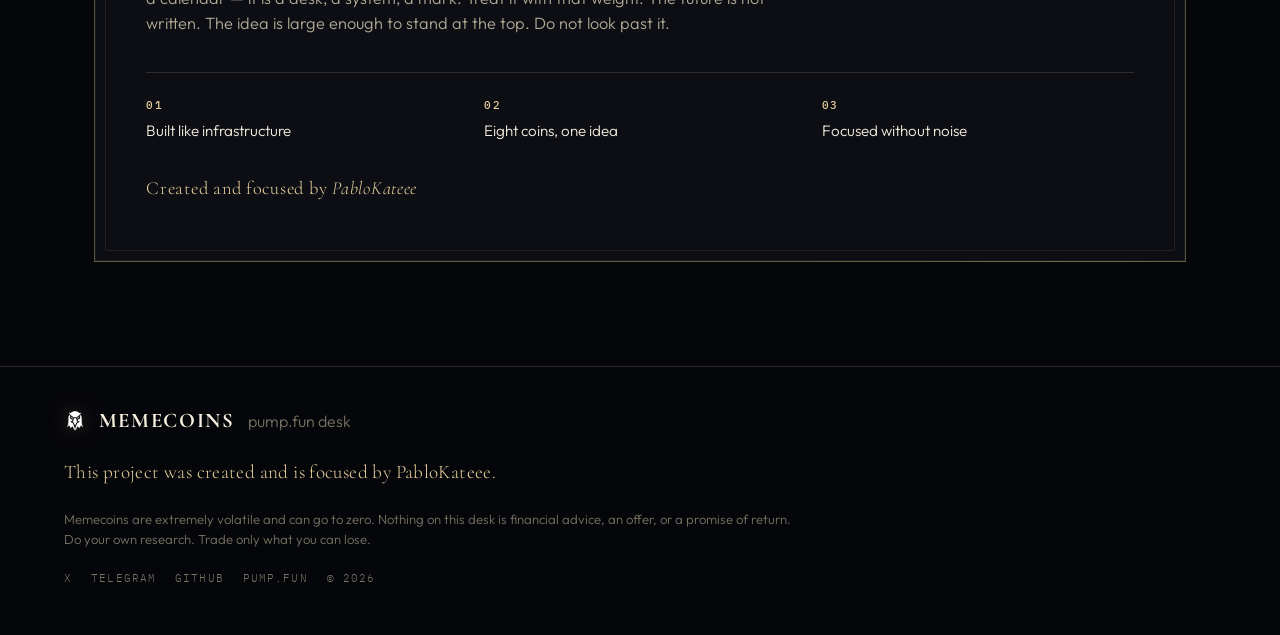
==== commit b6ab7978: "Put ESSENTIALS back at the top with the week orbiting it. Co-authored-by: Cursor <cursoragent@cursor" ====
--- a/index.html
+++ b/index.html
@@ -15,7 +15,7 @@
   <link rel="preconnect" href="https://fonts.googleapis.com">
   <link rel="preconnect" href="https://fonts.gstatic.com" crossorigin>
   <link href="https://fonts.googleapis.com/css2?family=Cormorant+Garamond:ital,wght@0,500;0,600;1,500;1,600&family=IBM+Plex+Mono:wght@400;500&family=Outfit:wght@300;400;500;600&display=swap" rel="stylesheet">
-  <link rel="stylesheet" href="assets/css/site.css?v=21">
+  <link rel="stylesheet" href="assets/css/site.css?v=22">
 </head>
 <body>
   <div class="grain" aria-hidden="true"></div>
@@ -127,6 +127,6 @@
     <img id="zoom-img" alt="">
   </div>
 
-  <script src="assets/js/site.js?v=21"></script>
+  <script src="assets/js/site.js?v=22"></script>
 </body>
 </html>
--- a/assets/css/site.css
+++ b/assets/css/site.css
@@ -218,7 +218,6 @@
   max-width: var(--max);
   margin: 0 auto;
   padding: 2.4rem 5vw 2.2rem;
-  overflow-x: hidden;
   text-align: center;
 }
 
@@ -310,21 +309,61 @@
 
 .constellation {
   --size: min(720px, 100%);
+  --sat: 16.5%;
+  --orbit-inset: 10%;
   position: relative;
   width: var(--size);
-  height: var(--size);
+  aspect-ratio: 1;
   max-width: 100%;
   margin: 0 auto;
   overflow: hidden;
 }
 
+.orbit-glow {
+  position: absolute;
+  inset: 6%;
+  border-radius: 50%;
+  background: radial-gradient(circle, rgba(232, 193, 90, 0.2), transparent 70%);
+  pointer-events: none;
+}
+
+.orbit-ring {
+  position: absolute;
+  inset: var(--orbit-inset);
+  border-radius: 50%;
+  border: 1px solid rgba(232, 208, 156, 0.38);
+  box-shadow:
+    0 0 36px rgba(232, 193, 90, 0.16),
+    inset 0 0 28px rgba(232, 193, 90, 0.08);
+  pointer-events: none;
+  animation: spin 72s linear infinite;
+}
+
+.orbit-ring::after {
+  content: "";
+  position: absolute;
+  inset: -7px;
+  border-radius: 50%;
+  border: 1px dashed rgba(232, 208, 156, 0.2);
+}
+
 .sun {
   position: absolute;
   z-index: 3;
-  inset: 26%;
+  inset: 28%;
   border-radius: 50%;
-  filter: drop-shadow(0 0 36px rgba(232, 193, 90, 0.42));
+  filter: drop-shadow(0 0 34px rgba(232, 193, 90, 0.58));
   animation: float 7s ease-in-out infinite;
+}
+
+.sun::after {
+  content: "";
+  position: absolute;
+  inset: -9%;
+  border-radius: 50%;
+  border: 1px solid rgba(232, 208, 156, 0.45);
+  box-shadow: 0 0 0 7px rgba(232, 193, 90, 0.08);
+  pointer-events: none;
 }
 
 .sun img,
@@ -341,12 +380,12 @@
   -ms-interpolation-mode: bicubic;
 }
 
-.sun:hover { transform: scale(1.03); }
+.sun:hover { transform: scale(1.04); }
 
 .orbit {
   position: absolute;
   inset: 0;
-  animation: spin 90s linear infinite;
+  animation: spin 48s linear infinite;
 }
 
 .sat-slot {
@@ -357,21 +396,21 @@
 
 .sat {
   position: absolute;
-  top: 1.2%;
+  top: calc(var(--orbit-inset) - (var(--sat) / 2));
   left: 50%;
-  width: 20.5%;
+  width: var(--sat);
   transform: translateX(-50%) rotate(calc(var(--a) * -1));
   filter: drop-shadow(0 8px 18px rgba(0, 0, 0, 0.55));
   transition: transform 280ms var(--ease);
 }
 
 .sat img {
-  animation: unspin 90s linear infinite;
+  animation: unspin 48s linear infinite;
   transition: filter 280ms var(--ease);
 }
 
 .sat:hover {
-  transform: translateX(-50%) rotate(calc(var(--a) * -1)) scale(1.07);
+  transform: translateX(-50%) rotate(calc(var(--a) * -1)) scale(1.08);
 }
 
 .sat:hover img { filter: brightness(1.08); }
@@ -920,8 +959,11 @@
     gap: 0.75rem 1.05rem;
   }
 
-  .constellation { --size: min(360px, 100%); }
-  .sat { width: 20%; top: 3.2%; }
+  .constellation {
+    --size: min(420px, 100%);
+    --sat: 18%;
+    --orbit-inset: 11%;
+  }
 
   .hero-actions {
     width: min(100%, 360px);
@@ -991,6 +1033,7 @@
   html { scroll-behavior: auto; }
   .topbar-live i,
   .orbit,
+  .orbit-ring,
   .sat img,
   .sun,
   .ticker-track,
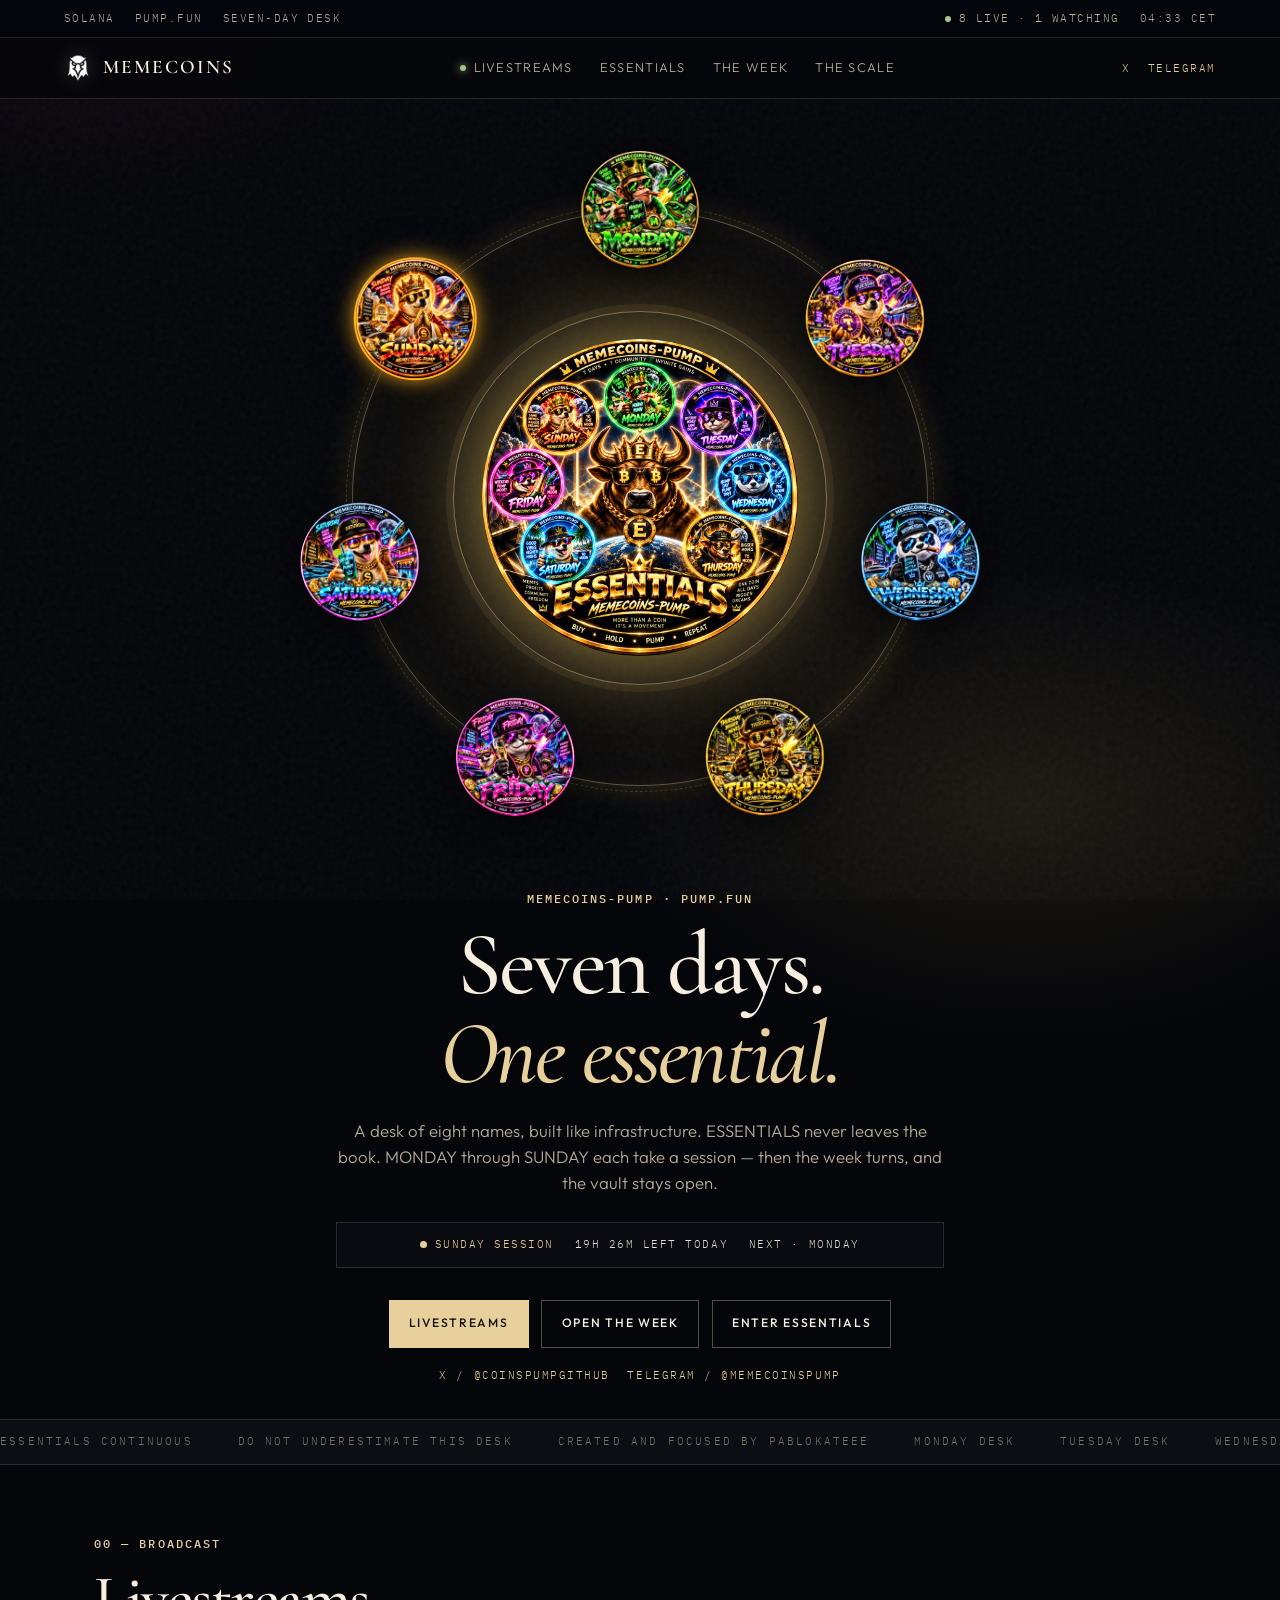
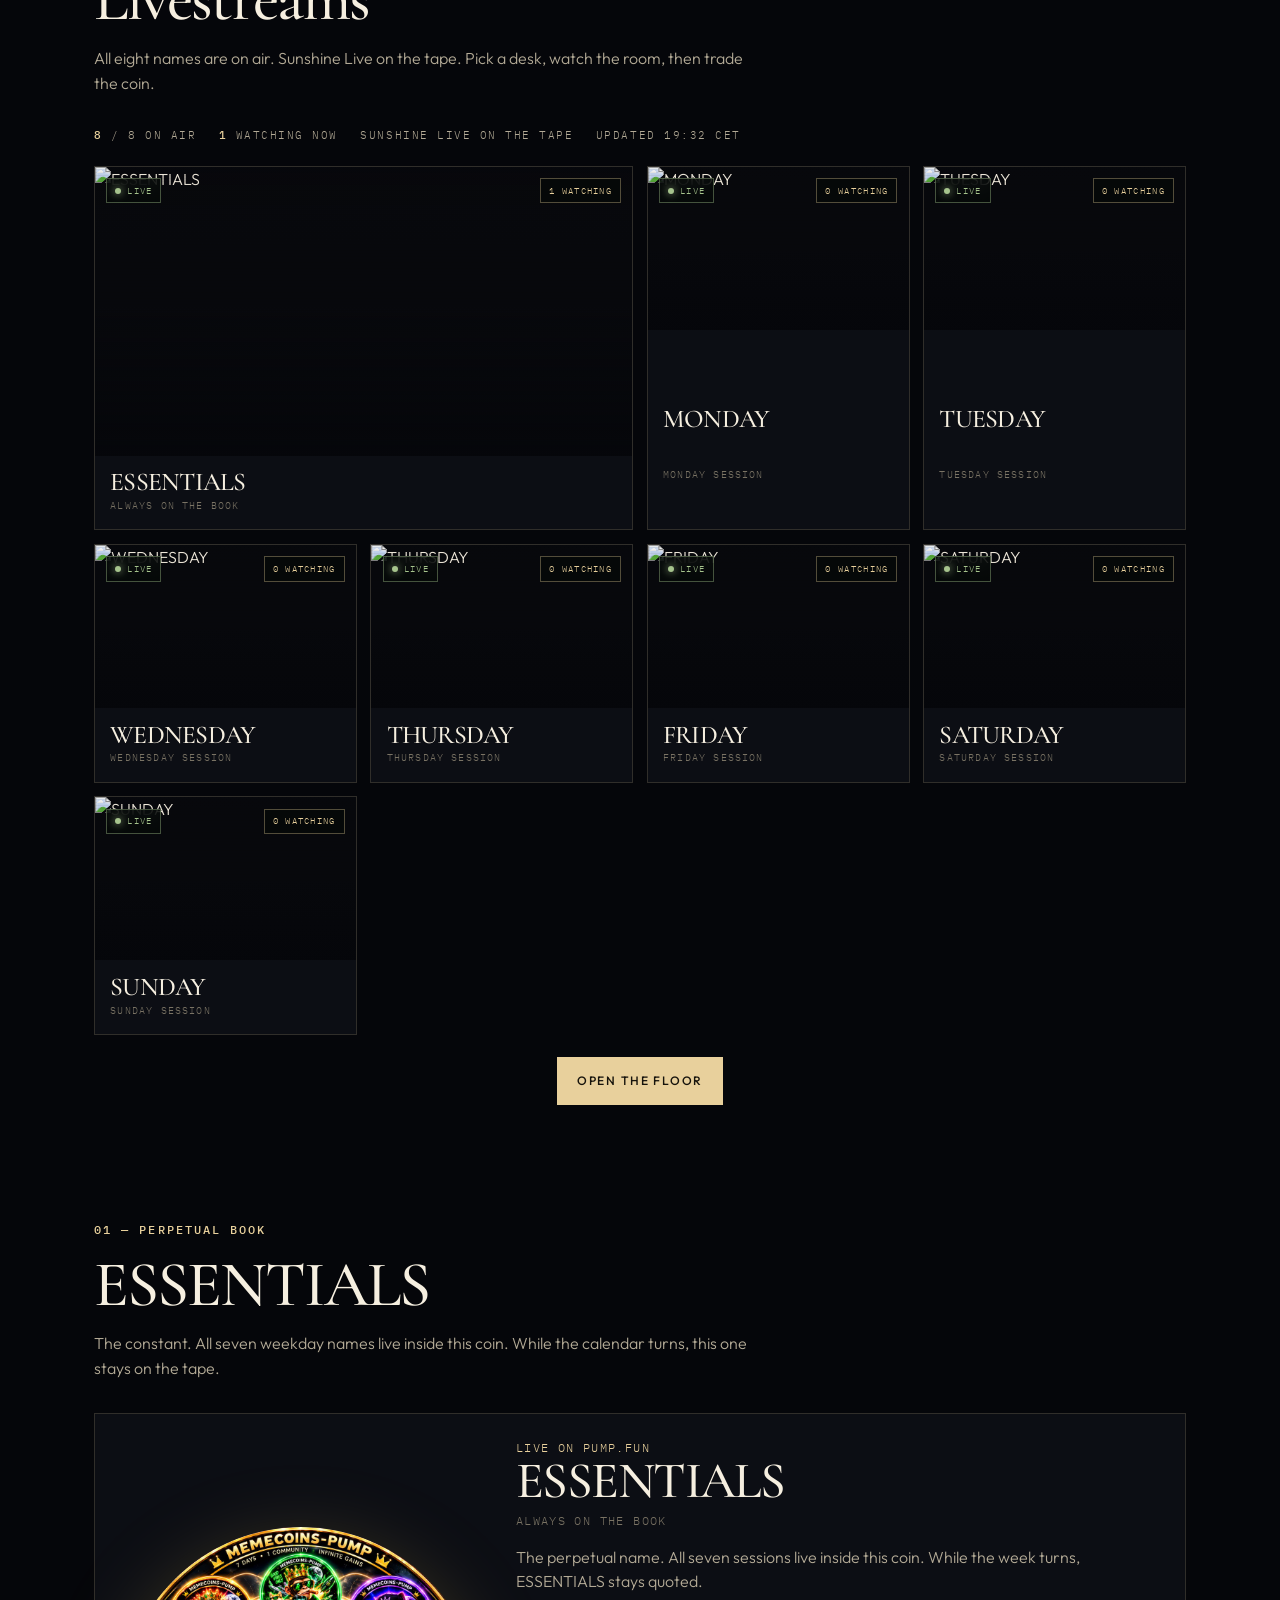
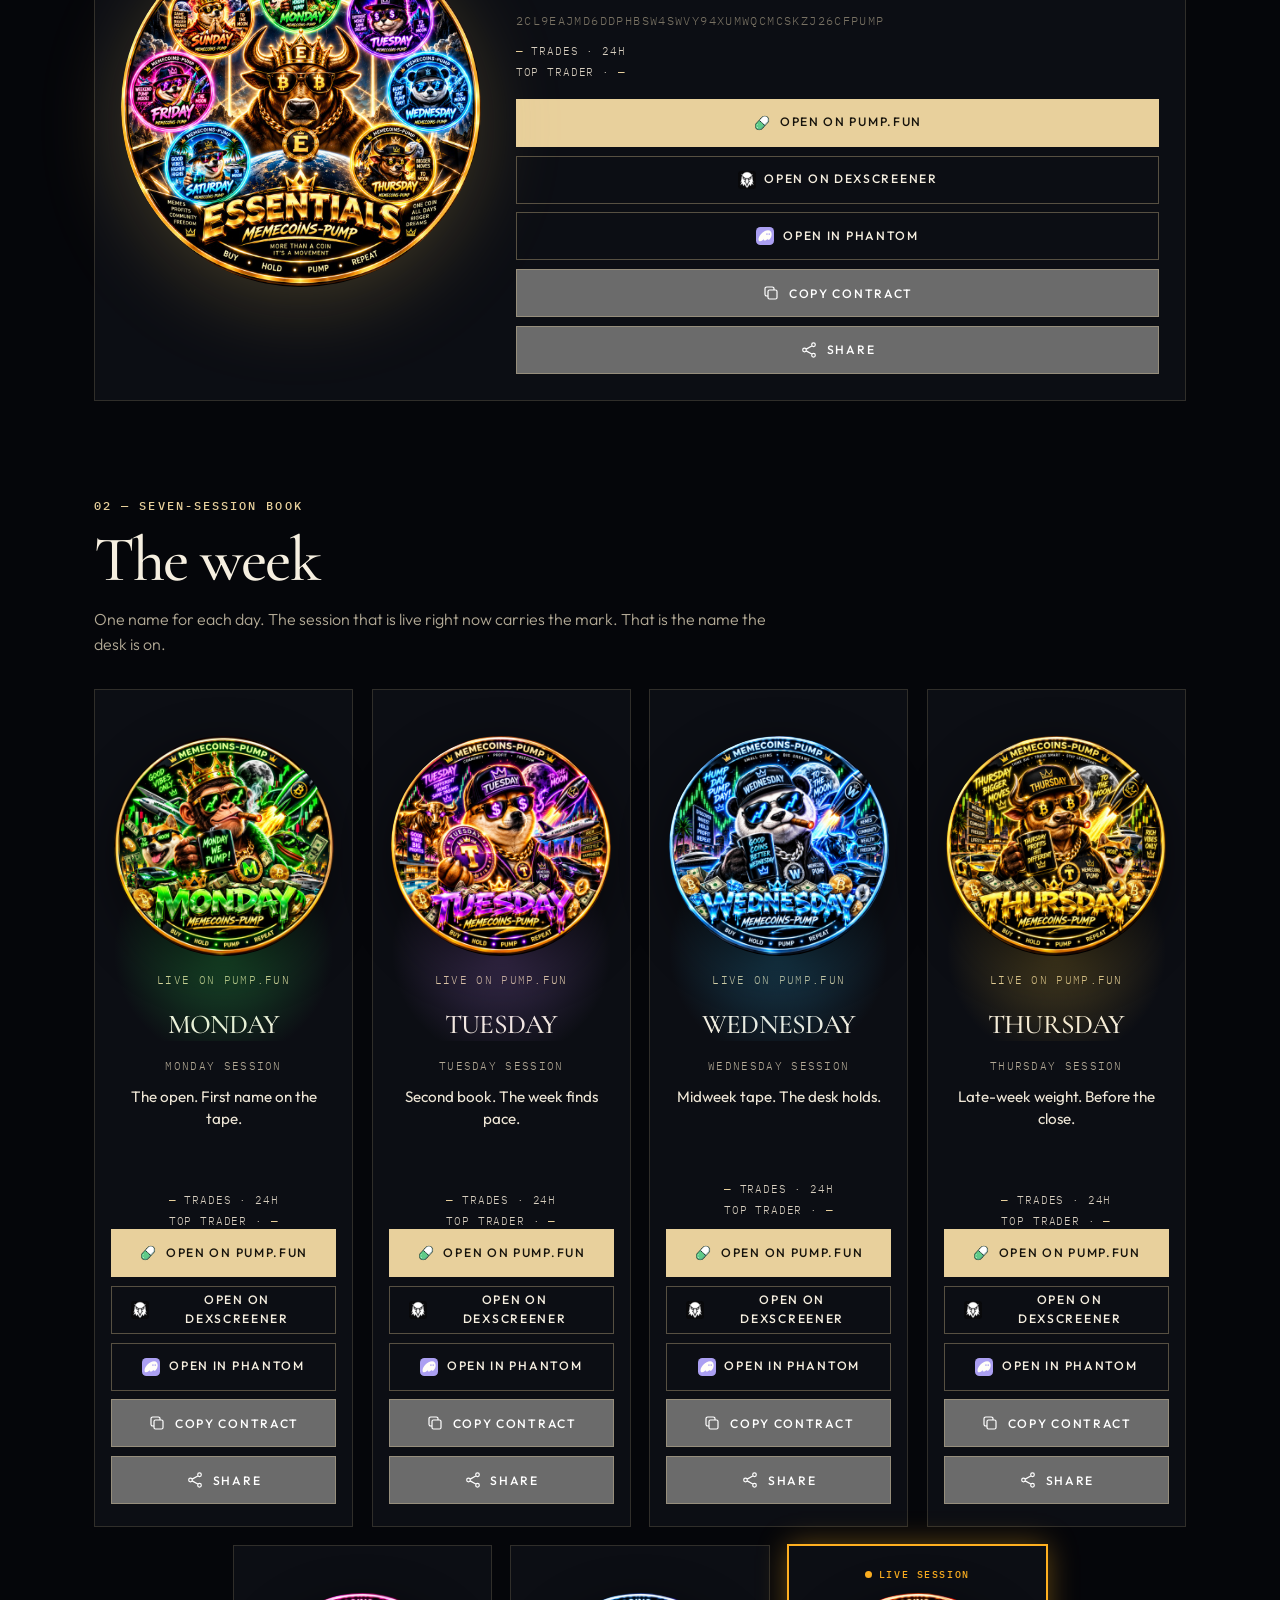
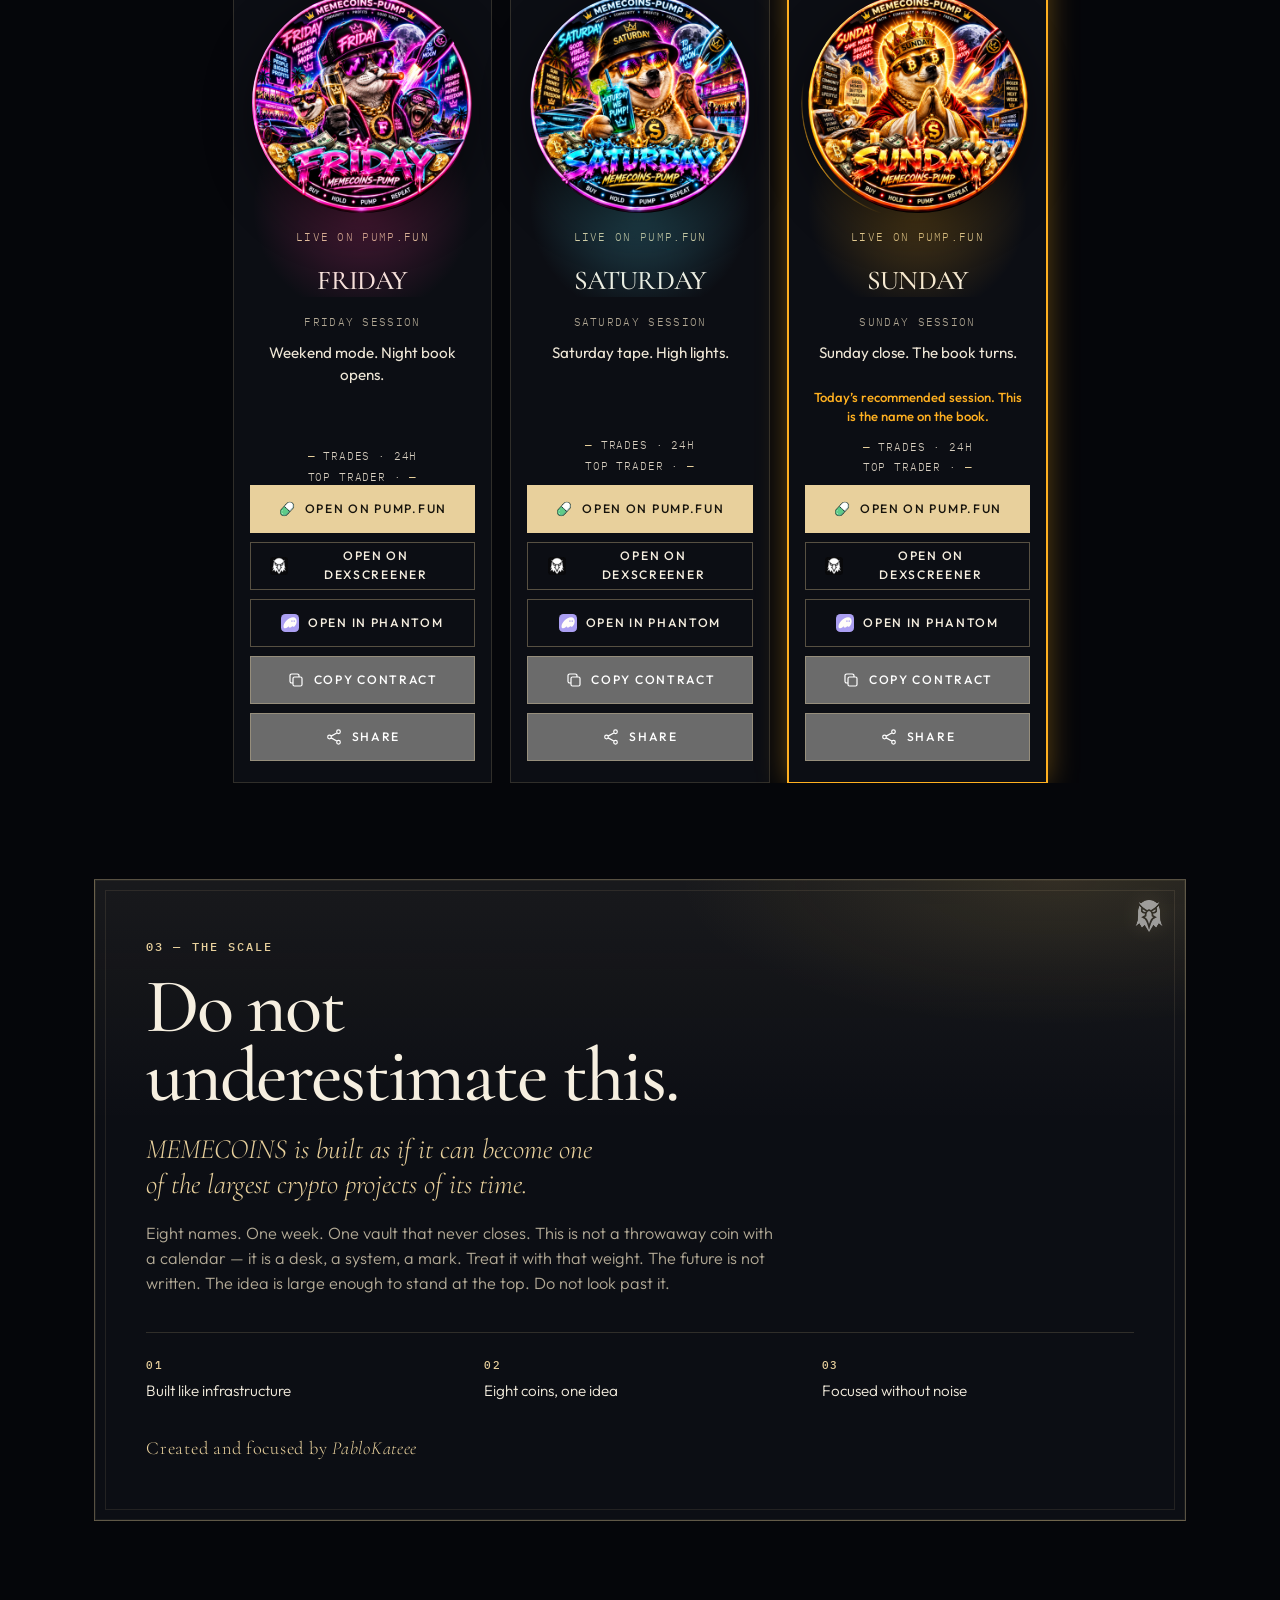
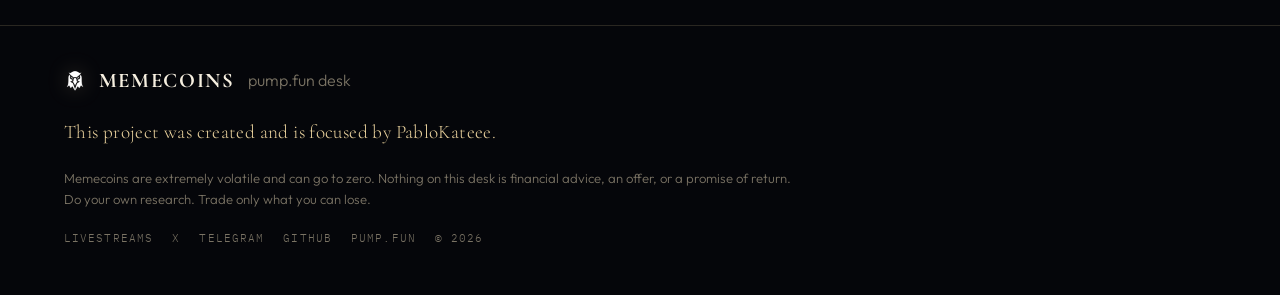
==== commit 0d6e2554: "Put all eight livestreams on the desk, with a broadcast floor and live viewers. Co-authored-by: Curs" ====
--- a/index.html
+++ b/index.html
@@ -15,7 +15,7 @@
   <link rel="preconnect" href="https://fonts.googleapis.com">
   <link rel="preconnect" href="https://fonts.gstatic.com" crossorigin>
   <link href="https://fonts.googleapis.com/css2?family=Cormorant+Garamond:ital,wght@0,500;0,600;1,500;1,600&family=IBM+Plex+Mono:wght@400;500&family=Outfit:wght@300;400;500;600&display=swap" rel="stylesheet">
-  <link rel="stylesheet" href="assets/css/site.css?v=22">
+  <link rel="stylesheet" href="assets/css/site.css?v=23">
 </head>
 <body>
   <div class="grain" aria-hidden="true"></div>
@@ -24,7 +24,7 @@
     <span>Solana</span>
     <span>pump.fun</span>
     <span>Seven-day desk</span>
-    <span class="topbar-live"><i></i> Desk open</span>
+    <span class="topbar-live" id="topbar-live"><i></i> Desk open</span>
     <time id="clock" datetime="">--:-- CET</time>
   </div>
 
@@ -34,6 +34,7 @@
       <span>MEMECOINS</span>
     </a>
     <nav class="nav-links" aria-label="Desk">
+      <a class="nav-live" href="livestreams.html">Livestreams</a>
       <a href="#essentials">Essentials</a>
       <a href="#week">The week</a>
       <a href="#scale">The scale</a>
@@ -56,7 +57,8 @@
         <p class="lede">A desk of eight names, built like infrastructure. ESSENTIALS never leaves the book. MONDAY through SUNDAY each take a session — then the week turns, and the vault stays open.</p>
         <div class="session-hud" id="session-hud"></div>
         <div class="hero-actions">
-          <a class="btn btn-gold" href="#week">Open the week</a>
+          <a class="btn btn-gold" href="livestreams.html">Livestreams</a>
+          <a class="btn btn-ghost" href="#week">Open the week</a>
           <a class="btn btn-ghost" href="#essentials">Enter ESSENTIALS</a>
         </div>
         <div class="hero-socials">
@@ -69,6 +71,19 @@
     <div class="ticker" aria-hidden="true">
       <div class="ticker-track" id="ticker-track"></div>
     </div>
+
+    <section class="panel live-panel" id="livestreams">
+      <div class="panel-head">
+        <p class="kicker">00 — Broadcast</p>
+        <h2>Livestreams</h2>
+        <p class="panel-lead">All eight names are on air. Sunshine Live on the tape. Pick a desk, watch the room, then trade the coin.</p>
+      </div>
+      <div class="live-tally" id="home-live-tally"></div>
+      <div class="live-strip" id="live-strip"></div>
+      <div class="hero-actions live-more">
+        <a class="btn btn-gold" href="livestreams.html">Open the floor</a>
+      </div>
+    </section>
 
     <section class="panel" id="essentials">
       <div class="panel-head">
@@ -114,6 +129,7 @@
     <p class="founder">This project was created and is focused by PabloKateee.</p>
     <p class="legal">Memecoins are extremely volatile and can go to zero. Nothing on this desk is financial advice, an offer, or a promise of return. Do your own research. Trade only what you can lose.</p>
     <div class="foot-meta">
+      <a href="livestreams.html">Livestreams</a>
       <a href="https://x.com/coinspumpgithub" target="_blank" rel="noopener">X</a>
       <a href="https://t.me/memecoinspump" target="_blank" rel="noopener">Telegram</a>
       <a href="https://github.com/MEMECOINS-pump" target="_blank" rel="noopener">GitHub</a>
@@ -127,6 +143,6 @@
     <img id="zoom-img" alt="">
   </div>
 
-  <script src="assets/js/site.js?v=22"></script>
+  <script src="assets/js/site.js?v=23"></script>
 </body>
 </html>
--- a/assets/css/site.css
+++ b/assets/css/site.css
@@ -184,7 +184,21 @@
   text-transform: uppercase;
 }
 
-.nav-links a:hover { color: var(--gold); }
+.nav-links a:hover,
+.nav-links a.is-on { color: var(--gold); }
+
+.nav-live::before {
+  content: "";
+  display: inline-block;
+  width: 6px;
+  height: 6px;
+  margin-right: 0.45rem;
+  border-radius: 50%;
+  background: var(--live);
+  box-shadow: 0 0 8px var(--live);
+  vertical-align: 1px;
+  animation: pulse 2.2s var(--ease) infinite;
+}
 
 .nav-socials,
 .hero-socials {
@@ -905,6 +919,387 @@
   cursor: pointer;
 }
 
+.live-panel { padding-top: 4.4rem; padding-bottom: 1.2rem; }
+
+.live-tally,
+.floor-tally {
+  display: flex;
+  flex-wrap: wrap;
+  gap: 0.7rem 1.4rem;
+  margin: 0 0 1.35rem;
+  color: var(--muted);
+  font-family: var(--mono);
+  font-size: 0.68rem;
+  letter-spacing: 0.14em;
+  text-transform: uppercase;
+}
+
+.live-tally strong,
+.floor-tally strong {
+  color: var(--gold);
+  font-weight: 500;
+}
+
+.live-more { margin-top: 1.4rem; }
+
+.live-strip,
+.floor-grid {
+  display: grid;
+  grid-template-columns: repeat(4, minmax(0, 1fr));
+  gap: 0.85rem;
+}
+
+.live-tile {
+  --accent: var(--gold);
+  position: relative;
+  display: grid;
+  overflow: hidden;
+  min-width: 0;
+  border: 1px solid var(--line);
+  background: var(--bg-2);
+  color: inherit;
+  text-align: left;
+  transition: border-color 220ms var(--ease), transform 220ms var(--ease), box-shadow 220ms var(--ease);
+}
+
+.live-tile.is-feature { grid-column: span 2; }
+
+.live-tile:hover {
+  border-color: color-mix(in srgb, var(--accent) 70%, transparent);
+  transform: translateY(-3px);
+  box-shadow: 0 18px 40px rgba(0, 0, 0, 0.28);
+}
+
+.live-tile-shot {
+  position: relative;
+  aspect-ratio: 16 / 10;
+  overflow: hidden;
+  background: #07080c;
+}
+
+.live-tile.is-feature .live-tile-shot { aspect-ratio: 16 / 8.6; }
+
+.live-tile-shot img {
+  width: 100%;
+  height: 100%;
+  object-fit: cover;
+  filter: saturate(0.94) contrast(1.06);
+  transition: transform 700ms var(--ease), filter 220ms var(--ease);
+}
+
+.live-tile:hover .live-tile-shot img {
+  transform: scale(1.045);
+  filter: saturate(1.05) contrast(1.08);
+}
+
+.live-tile-shot::after {
+  content: "";
+  position: absolute;
+  inset: 0;
+  background:
+    linear-gradient(180deg, rgba(5, 6, 10, 0.08), transparent 28%, transparent 48%, rgba(5, 6, 10, 0.88)),
+    repeating-linear-gradient(180deg, transparent 0 2px, rgba(0, 0, 0, 0.1) 3px);
+  pointer-events: none;
+}
+
+.live-badge,
+.live-viewers {
+  position: absolute;
+  z-index: 2;
+  display: inline-flex;
+  align-items: center;
+  gap: 0.38rem;
+  padding: 0.28rem 0.5rem;
+  border: 1px solid rgba(166, 196, 141, 0.4);
+  background: rgba(6, 9, 8, 0.78);
+  color: var(--live);
+  font-family: var(--mono);
+  font-size: 0.58rem;
+  letter-spacing: 0.14em;
+  text-transform: uppercase;
+  backdrop-filter: blur(8px);
+}
+
+.live-badge { top: 0.7rem; left: 0.7rem; }
+
+.live-badge.is-off {
+  border-color: var(--line);
+  color: var(--dim);
+}
+
+.live-badge i {
+  width: 6px;
+  height: 6px;
+  border-radius: 50%;
+  background: var(--live);
+  box-shadow: 0 0 8px var(--live);
+  animation: pulse 2.2s var(--ease) infinite;
+}
+
+.live-viewers {
+  top: 0.7rem;
+  right: 0.7rem;
+  border-color: var(--line-strong);
+  color: var(--gold);
+}
+
+.live-tile-meta {
+  display: grid;
+  gap: 0.2rem;
+  padding: 0.85rem 0.95rem 1rem;
+}
+
+.live-tile-meta h3 {
+  font-size: clamp(1.2rem, 2vw, 1.7rem);
+  line-height: 1;
+}
+
+.live-tile-meta p {
+  color: var(--dim);
+  font-family: var(--mono);
+  font-size: 0.62rem;
+  letter-spacing: 0.12em;
+  text-transform: uppercase;
+}
+
+body.page-live {
+  background:
+    radial-gradient(1100px 620px at 50% -12%, rgba(232, 193, 90, 0.14), transparent 52%),
+    radial-gradient(720px 480px at 8% 18%, rgba(255, 61, 154, 0.05), transparent 44%),
+    var(--bg);
+}
+
+.floor-hero {
+  width: 100%;
+  max-width: var(--max);
+  margin: 0 auto;
+  padding: 2.1rem 5vw 1.4rem;
+}
+
+.floor-hero h1 {
+  max-width: 16ch;
+  font-size: clamp(3rem, 7vw, 5.6rem);
+  line-height: 0.92;
+}
+
+.floor-hero h1 em {
+  font-style: italic;
+  color: var(--gold);
+}
+
+.floor-hero .lede {
+  margin: 1.4rem 0 0;
+  margin-right: auto;
+  max-width: 36rem;
+}
+
+.floor-stage {
+  display: grid;
+  grid-template-columns: minmax(0, 1.75fr) minmax(240px, 0.9fr);
+  gap: 1rem;
+  align-items: stretch;
+}
+
+.stage-screen {
+  --accent: var(--gold);
+  position: relative;
+  display: block;
+  overflow: hidden;
+  min-height: 280px;
+  aspect-ratio: 16 / 9;
+  border: 1px solid var(--line-strong);
+  background: #07080c;
+  box-shadow:
+    0 0 0 1px rgba(232, 208, 156, 0.06) inset,
+    0 24px 60px rgba(0, 0, 0, 0.35);
+}
+
+.stage-screen img {
+  width: 100%;
+  height: 100%;
+  object-fit: cover;
+  filter: saturate(0.96) contrast(1.08);
+}
+
+.stage-scan,
+.stage-vignette,
+.tick {
+  position: absolute;
+  pointer-events: none;
+}
+
+.stage-scan {
+  inset: 0;
+  background:
+    linear-gradient(180deg, rgba(232, 208, 156, 0.08), transparent 18%, transparent 70%, rgba(5, 6, 10, 0.55)),
+    repeating-linear-gradient(180deg, transparent 0 2px, rgba(0, 0, 0, 0.14) 3px);
+  opacity: 0.55;
+  mix-blend-mode: multiply;
+}
+
+.stage-vignette {
+  inset: 0;
+  background: radial-gradient(circle at center, transparent 42%, rgba(5, 6, 10, 0.42) 100%);
+}
+
+.tick {
+  width: 22px;
+  height: 22px;
+  border: 1.5px solid var(--gold);
+  z-index: 3;
+}
+
+.tick-tl { top: 10px; left: 10px; border-right: 0; border-bottom: 0; }
+.tick-tr { top: 10px; right: 10px; border-left: 0; border-bottom: 0; }
+.tick-bl { bottom: 10px; left: 10px; border-right: 0; border-top: 0; }
+.tick-br { bottom: 10px; right: 10px; border-left: 0; border-top: 0; }
+
+.stage-screen .live-badge { top: 1.05rem; left: 1.05rem; }
+.stage-screen .live-viewers { top: 1.05rem; right: 1.05rem; }
+
+.stage-play {
+  position: absolute;
+  inset: 0;
+  z-index: 4;
+  display: grid;
+  place-items: center;
+}
+
+.stage-play-ring {
+  width: 86px;
+  height: 86px;
+  display: grid;
+  place-items: center;
+  border: 1px solid var(--gold);
+  border-radius: 50%;
+  background: rgba(5, 6, 10, 0.55);
+  box-shadow: 0 0 40px rgba(232, 193, 90, 0.28);
+  transition: transform 220ms var(--ease), background 220ms var(--ease);
+}
+
+.stage-screen:hover .stage-play-ring {
+  transform: scale(1.06);
+  background: rgba(5, 6, 10, 0.72);
+}
+
+.stage-play-tri {
+  width: 0;
+  height: 0;
+  margin-left: 4px;
+  border-style: solid;
+  border-width: 9px 0 9px 16px;
+  border-color: transparent transparent transparent var(--gold);
+}
+
+.stage-meta {
+  display: flex;
+  flex-direction: column;
+  justify-content: space-between;
+  gap: 1.2rem;
+  padding: 1.35rem 1.3rem 1.25rem;
+  border: 1px solid var(--line);
+  background:
+    linear-gradient(180deg, rgba(232, 208, 156, 0.07), transparent 42%),
+    var(--bg-2);
+}
+
+.stage-meta h2 {
+  font-size: clamp(2.1rem, 4vw, 3.4rem);
+  line-height: 0.92;
+}
+
+.stage-title {
+  margin-top: 0.85rem;
+  color: var(--muted);
+  font-size: 0.98rem;
+}
+
+.stage-foot {
+  display: grid;
+  gap: 0.7rem;
+}
+
+.eq {
+  display: flex;
+  align-items: flex-end;
+  gap: 4px;
+  height: 26px;
+}
+
+.eq span {
+  width: 3px;
+  height: 8px;
+  background: var(--gold);
+  animation: eq 1.05s ease-in-out infinite;
+}
+
+.eq span:nth-child(2) { animation-delay: 0.12s; }
+.eq span:nth-child(3) { animation-delay: 0.24s; }
+.eq span:nth-child(4) { animation-delay: 0.08s; }
+.eq span:nth-child(5) { animation-delay: 0.3s; }
+
+.eq.is-off span {
+  animation: none;
+  opacity: 0.28;
+  height: 6px;
+}
+
+@keyframes eq {
+  0%, 100% { height: 6px; opacity: 0.45; }
+  50% { height: 26px; opacity: 1; }
+}
+
+.floor-rail {
+  display: grid;
+  grid-template-columns: repeat(8, minmax(0, 1fr));
+  gap: 0.55rem;
+  margin-top: 1rem;
+}
+
+.rail-card {
+  --accent: var(--gold);
+  display: grid;
+  gap: 0.35rem;
+  min-width: 0;
+  padding: 0.35rem 0.35rem 0.55rem;
+  border: 1px solid var(--line);
+  background: var(--bg-2);
+  color: inherit;
+  text-align: left;
+  transition: border-color 200ms var(--ease), transform 200ms var(--ease);
+}
+
+.rail-card img {
+  width: 100%;
+  aspect-ratio: 16 / 10;
+  object-fit: cover;
+  background: #07080c;
+}
+
+.rail-name,
+.rail-view {
+  padding: 0 0.2rem;
+  font-family: var(--mono);
+  font-size: 0.58rem;
+  letter-spacing: 0.1em;
+  text-transform: uppercase;
+}
+
+.rail-name { color: var(--ink); }
+.rail-view { color: var(--gold); }
+
+.rail-card:hover,
+.rail-card.is-on {
+  border-color: var(--accent, var(--gold));
+  transform: translateY(-2px);
+}
+
+.rail-card.is-on {
+  box-shadow: 0 0 0 1px var(--accent, var(--gold));
+}
+
+.floor-grid { margin-bottom: 3.5rem; }
+
 @media (max-width: 960px) {
   .feature {
     grid-template-columns: 1fr;
@@ -918,6 +1313,20 @@
   .coin-card {
     flex: 0 0 calc((100% - 1.15rem) / 2);
     width: calc((100% - 1.15rem) / 2);
+  }
+  .floor-stage { grid-template-columns: 1fr; }
+  .live-strip,
+  .floor-grid { grid-template-columns: 1fr 1fr; }
+  .live-tile.is-feature { grid-column: span 2; }
+  .floor-rail {
+    display: flex;
+    overflow-x: auto;
+    scroll-snap-type: x mandatory;
+    -webkit-overflow-scrolling: touch;
+  }
+  .rail-card {
+    flex: 0 0 128px;
+    scroll-snap-align: start;
   }
 }
 
@@ -1010,6 +1419,19 @@
     min-height: 0;
   }
 
+  .live-strip,
+  .floor-grid { grid-template-columns: 1fr; }
+
+  .live-tile.is-feature { grid-column: auto; }
+
+  .floor-hero h1,
+  .floor-hero .lede,
+  .floor-tally { text-align: center; margin-left: auto; margin-right: auto; }
+
+  .floor-tally { justify-content: center; }
+
+  .live-more { justify-content: center; }
+
   .medal-wrap,
   .coin-card .medal {
     width: min(200px, 58vw);
@@ -1040,5 +1462,8 @@
   .coin-card.is-today,
   .coin-card.is-today .medal,
   .coin-card.is-today .medal-ring,
-  .now-dot { animation: none; }
-}
+  .now-dot,
+  .nav-live::before,
+  .live-badge i,
+  .eq span { animation: none; }
+}
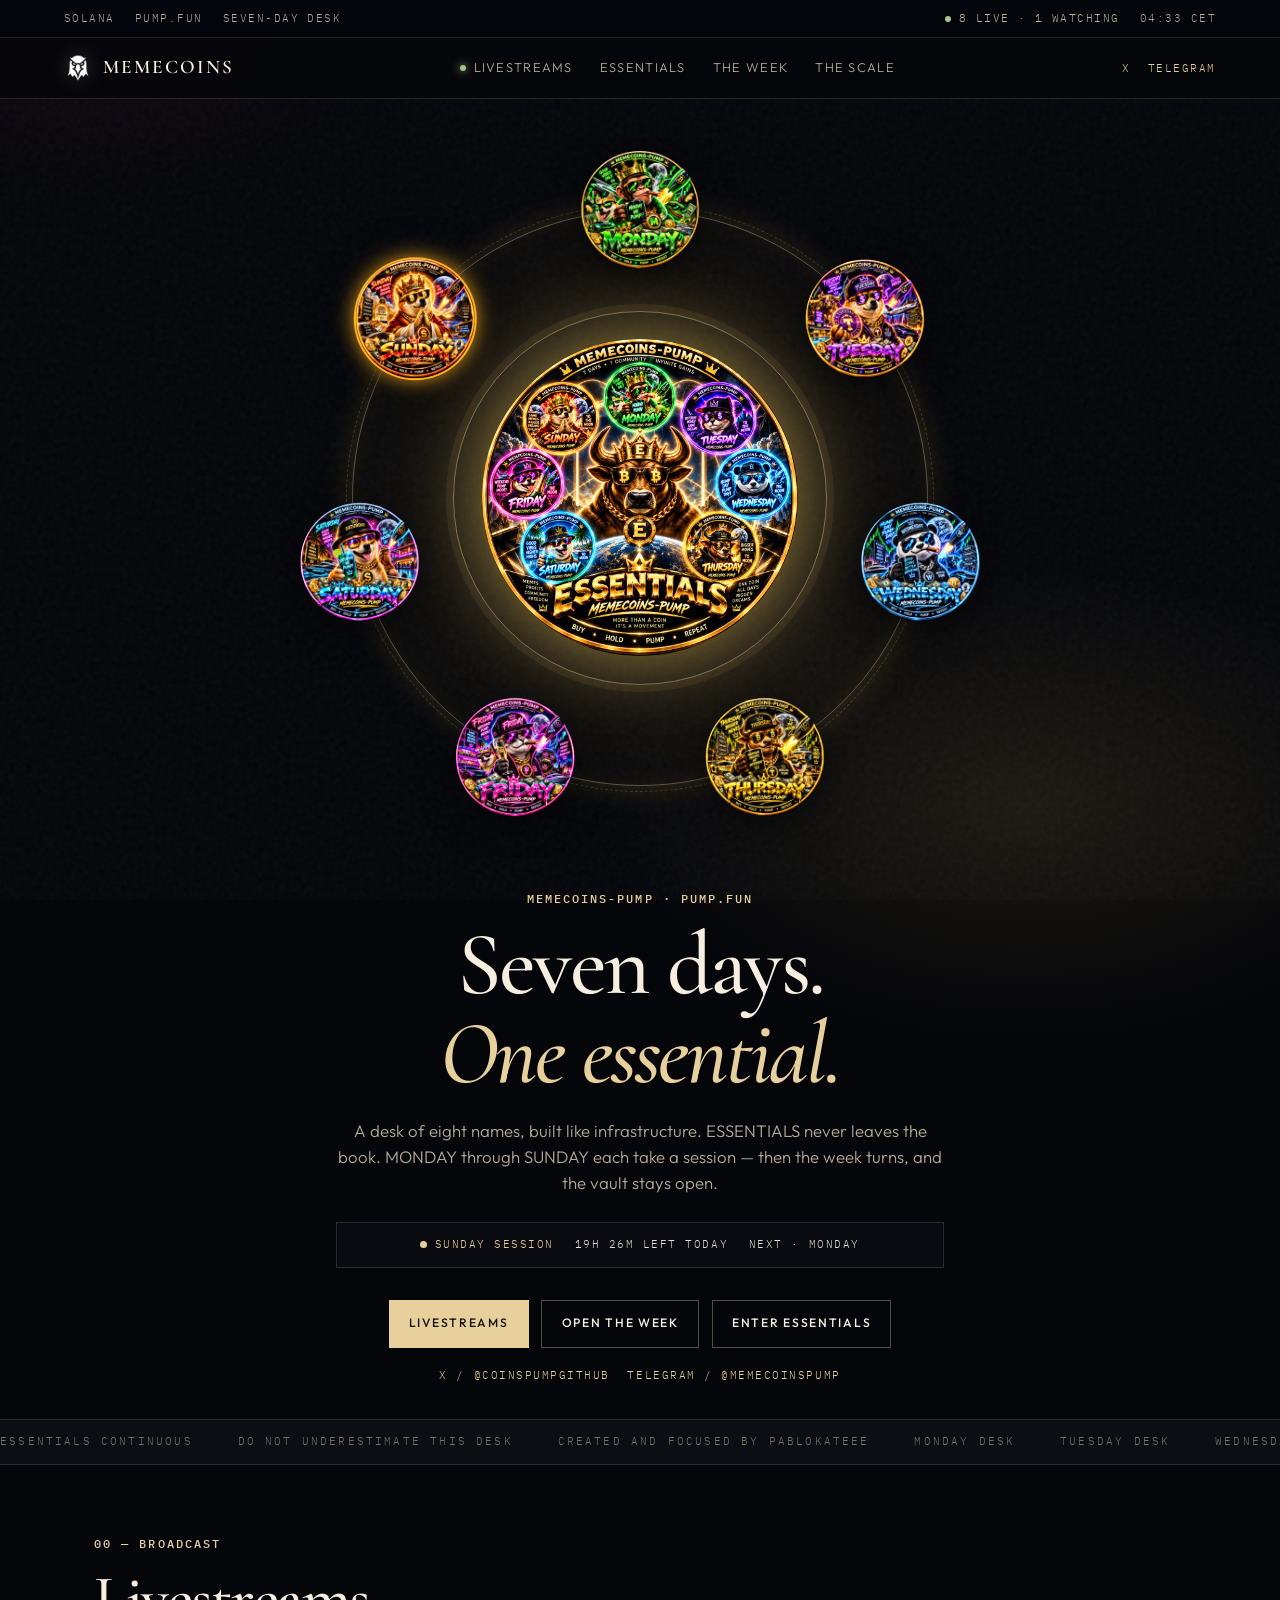
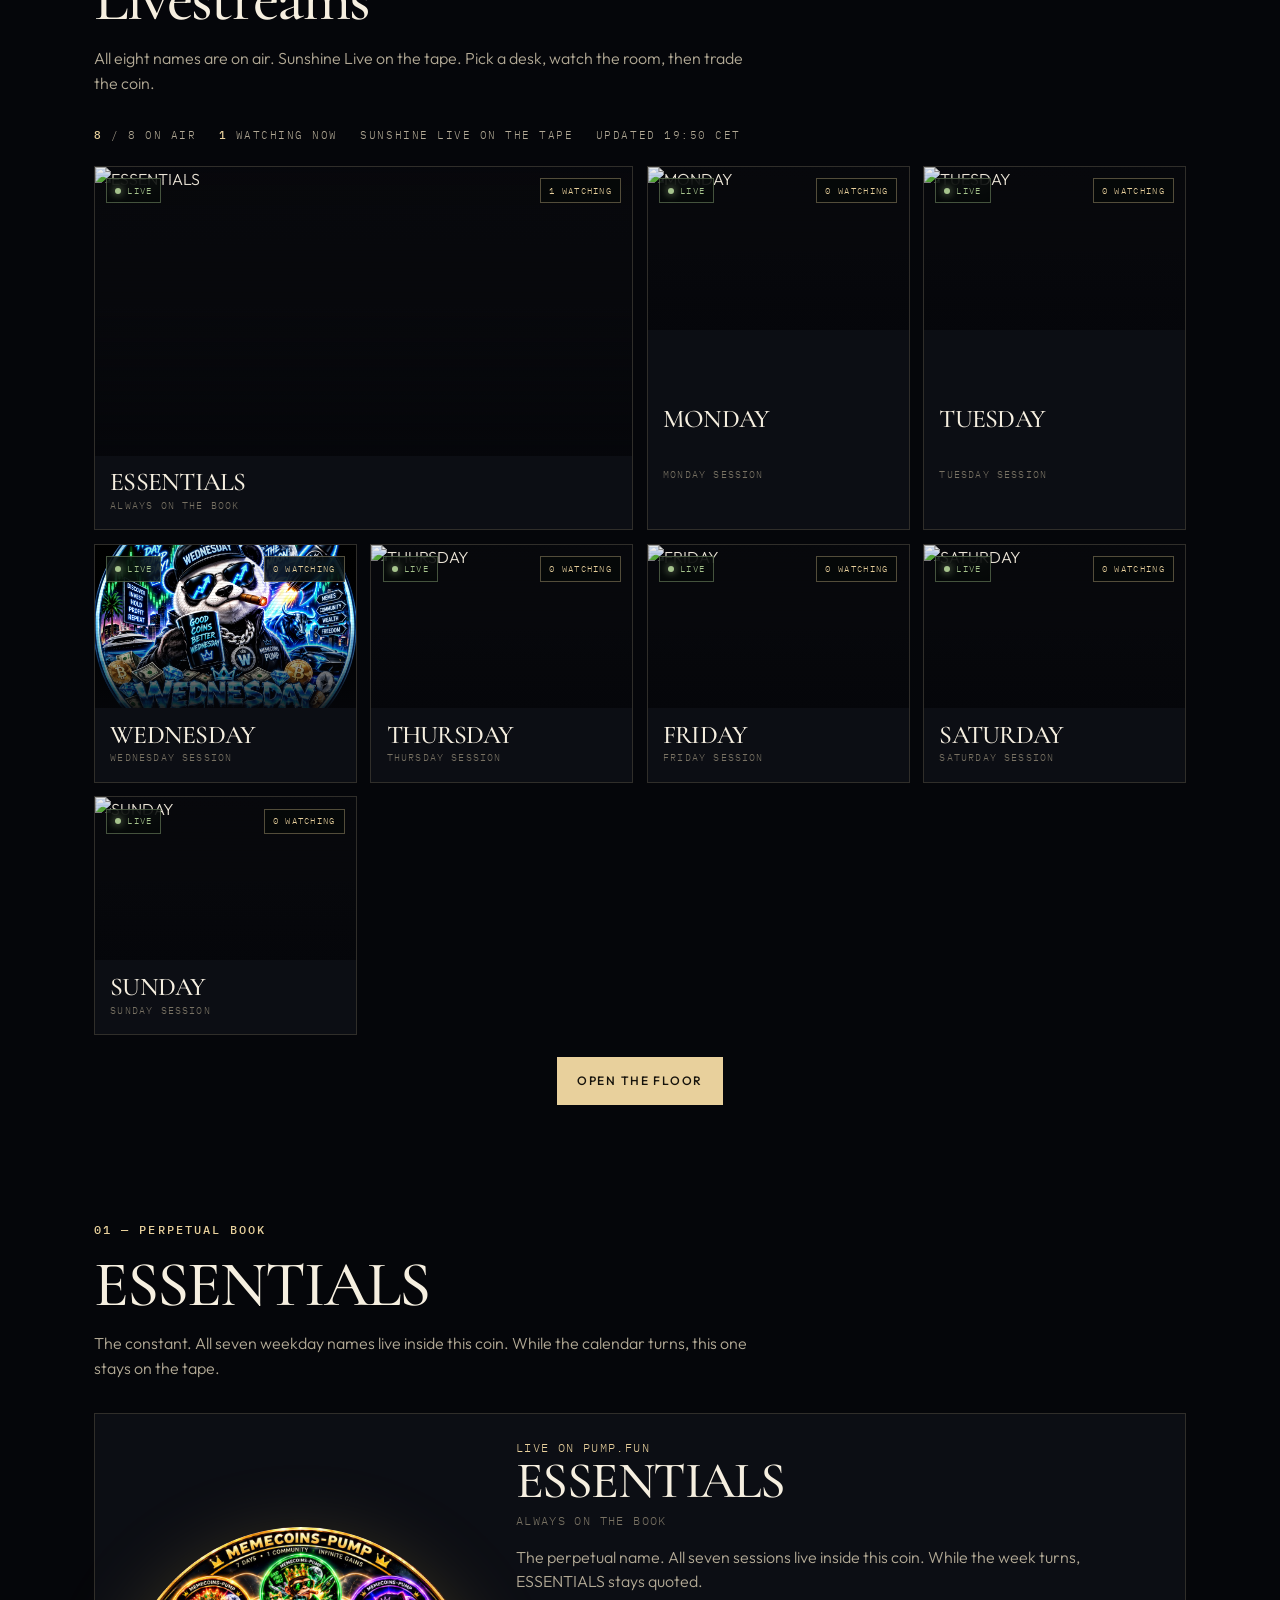
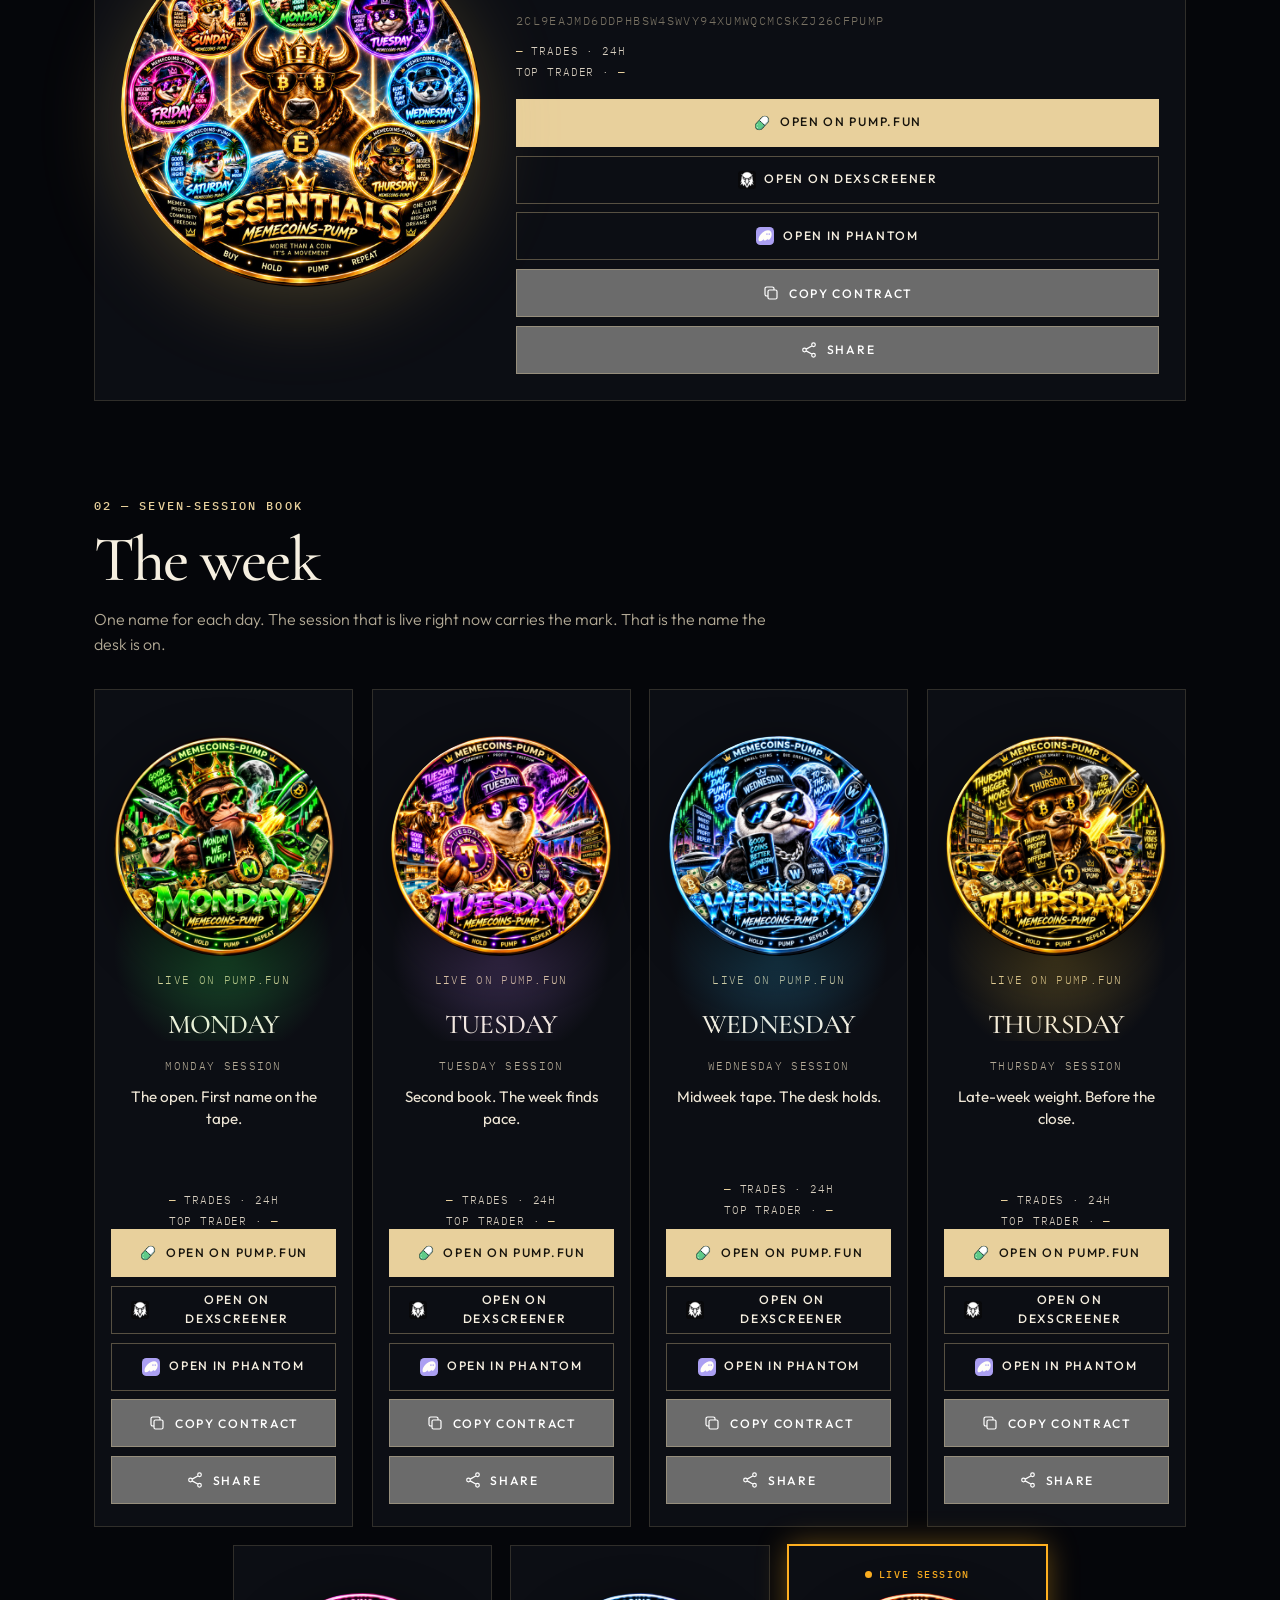
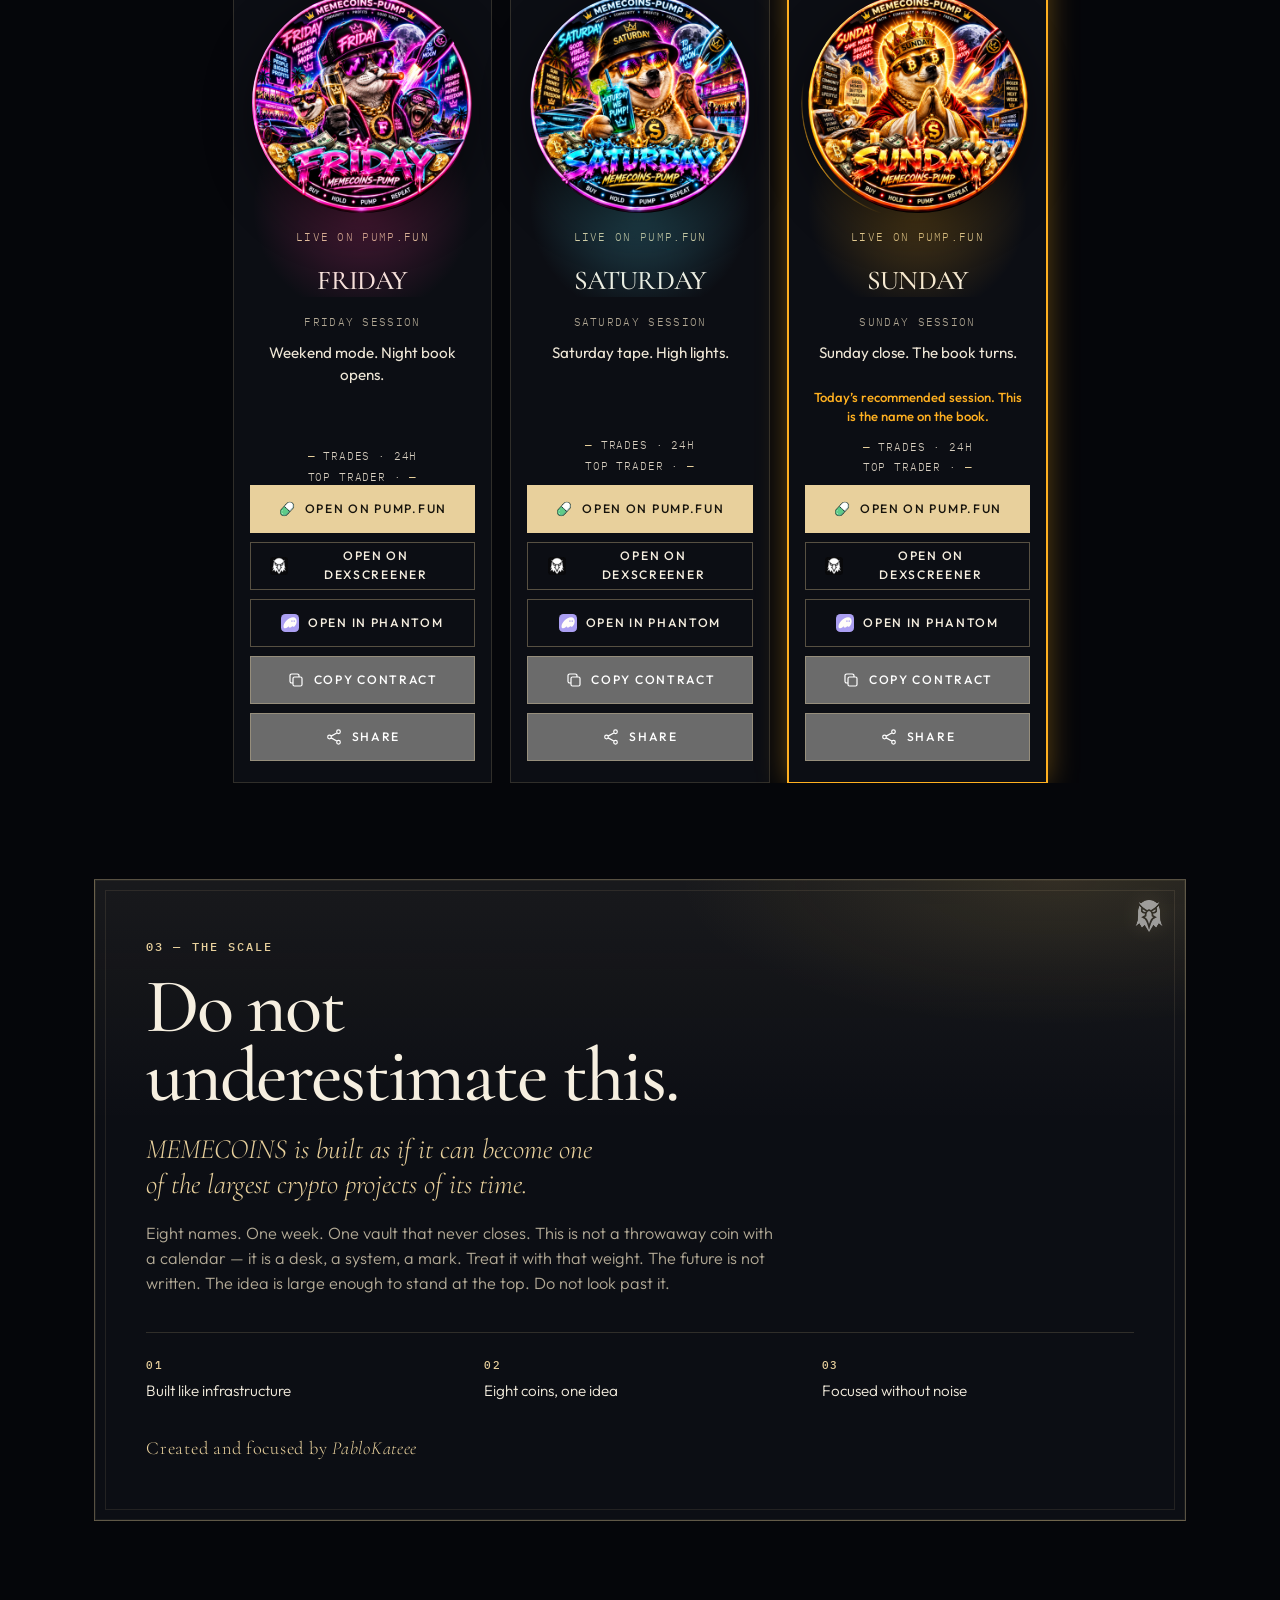
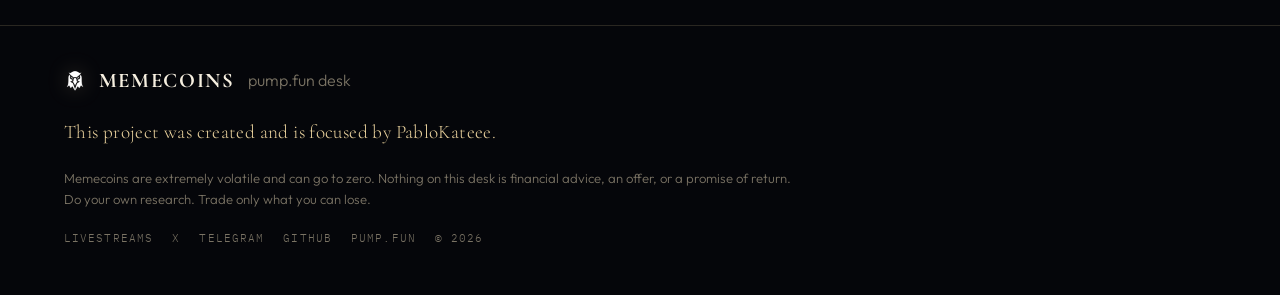
==== commit 3139f229: "Fall back to coin art when a pump.fun thumb is still the starting placeholder. Co-authored-by: Curso" ====
--- a/index.html
+++ b/index.html
@@ -15,7 +15,7 @@
   <link rel="preconnect" href="https://fonts.googleapis.com">
   <link rel="preconnect" href="https://fonts.gstatic.com" crossorigin>
   <link href="https://fonts.googleapis.com/css2?family=Cormorant+Garamond:ital,wght@0,500;0,600;1,500;1,600&family=IBM+Plex+Mono:wght@400;500&family=Outfit:wght@300;400;500;600&display=swap" rel="stylesheet">
-  <link rel="stylesheet" href="assets/css/site.css?v=23">
+  <link rel="stylesheet" href="assets/css/site.css?v=24">
 </head>
 <body>
   <div class="grain" aria-hidden="true"></div>
@@ -143,6 +143,6 @@
     <img id="zoom-img" alt="">
   </div>
 
-  <script src="assets/js/site.js?v=23"></script>
+  <script src="assets/js/site.js?v=24"></script>
 </body>
 </html>
